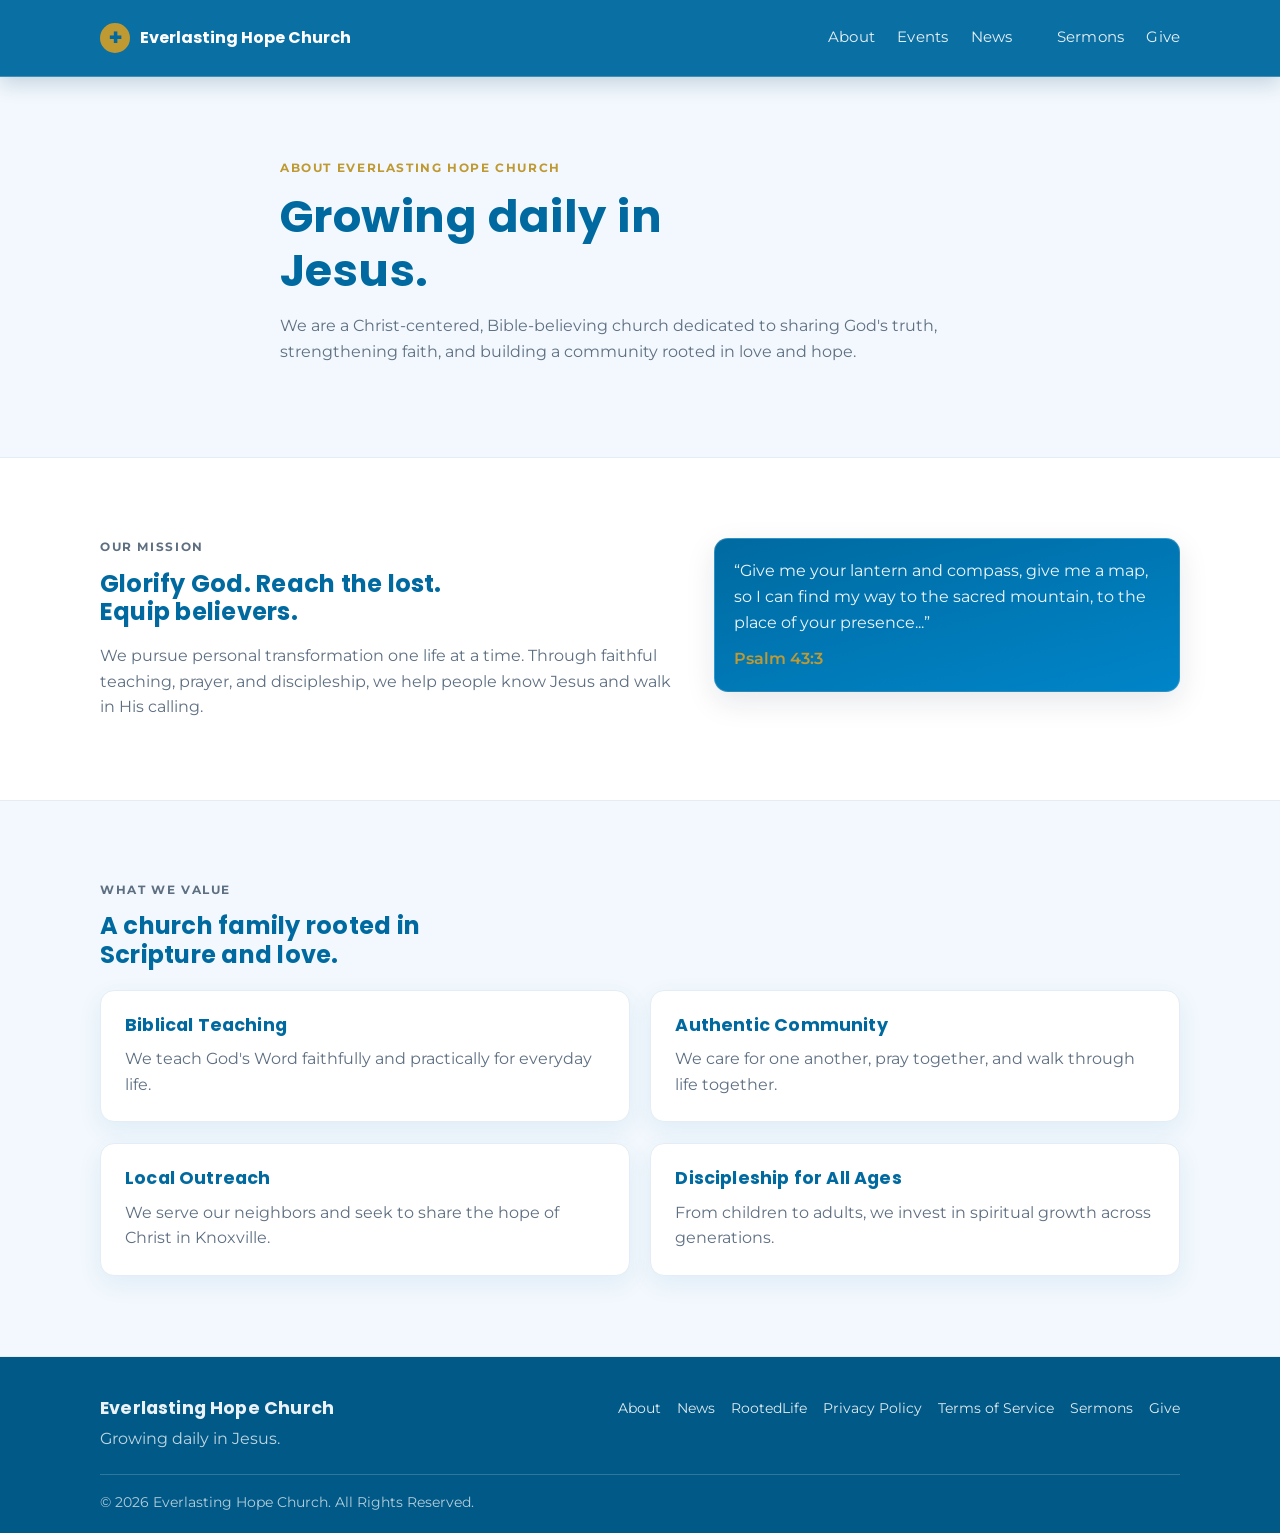
==== about.html @ 4d30583d "Add new pages for About, News, Privacy Policy, RootedLife, and Terms of Service - Created about.html" ====
<!DOCTYPE html>
<html lang="en">
<head>
  <meta charset="UTF-8" />
  <meta name="viewport" content="width=device-width, initial-scale=1.0" />
  <meta name="description" content="About Everlasting Hope Church — our mission, values, and commitment to online discipleship in Jesus." />
  <title>About | Everlasting Hope Church</title>
  <link rel="preconnect" href="https://fonts.googleapis.com" />
  <link rel="preconnect" href="https://fonts.gstatic.com" crossorigin />
  <link href="https://fonts.googleapis.com/css2?family=Montserrat:wght@400;500;600;700&family=Poppins:wght@500;600;700&display=swap" rel="stylesheet" />
  <link rel="stylesheet" href="styles.css" />
  <link rel="icon" type="image/svg+xml" href="data:image/svg+xml,<svg xmlns='http://www.w3.org/2000/svg' viewBox='0 0 24 24'><rect width='24' height='24' rx='4' fill='%231a3a5c'/><path d='M12 3v18M7 8h10' stroke='%23c8a96e' stroke-width='2' stroke-linecap='round'/></svg>" />
</head>
<body>
  <header class="site-header" role="banner">
    <div class="container nav-wrap">
      <a href="index.html" class="brand" aria-label="Everlasting Hope Church home">
        <span class="brand-mark" aria-hidden="true">✚</span>
        <span>Everlasting Hope Church</span>
      </a>

      <button class="nav-toggle" aria-label="Toggle navigation" aria-expanded="false" aria-controls="mobile-menu">
        <span></span><span></span><span></span>
      </button>

      <nav class="site-nav" aria-label="Primary">
        <a href="about.html">About</a>
        <a href="index.html#events">Events</a>
        <a href="news.html">News</a>
        <div class="nav-dropdown">
          <div class="nav-dropdown-menu" role="menu">
            <a href="rootedlife.html" role="menuitem">RootedLife</a>
          </div>
        </div>
        <a href="https://www.youtube.com/@everlastinghopechurch" target="_blank" rel="noopener">Sermons</a>
        <a href="https://everlastinghopechurch.org/give" target="_blank" rel="noopener">Give</a>
      </nav>
    </div>

    <nav class="mobile-menu" id="mobile-menu" aria-label="Mobile">
      <a href="about.html">About</a>
      <a href="index.html#events">Events</a>
      <a href="news.html">News</a>
      <a href="index.html#technology-ministry">Technology Ministry</a>
      <a href="rootedlife.html">RootedLife</a>
      <a href="https://www.youtube.com/@everlastinghopechurch" target="_blank" rel="noopener">Sermons</a>
      <a href="https://everlastinghopechurch.org/give" target="_blank" rel="noopener">Give</a>
    </nav>
  </header>

  <main>
    <section class="hero hero-sub" id="about-home">
      <div class="container hero-inner">
        <p class="eyebrow">About Everlasting Hope Church</p>
        <h1>Growing daily in Jesus.</h1>
        <p class="hero-copy">
          We are a Christ-centered, Bible-believing church dedicated to sharing God's truth,
          strengthening faith, and building a community rooted in love and hope.
        </p>
      </div>
    </section>

    <section class="section">
      <div class="container split">
        <div>
          <p class="eyebrow">Our Mission</p>
          <h2>Glorify God. Reach the lost. Equip believers.</h2>
          <p>
            We pursue personal transformation one life at a time. Through faithful teaching,
            prayer, and discipleship, we help people know Jesus and walk in His calling.
          </p>
        </div>
        <aside class="quote-box">
          <p>“Give me your lantern and compass, give me a map, so I can find my way to the sacred mountain, to the place of your presence...”</p>
          <span>Psalm 43:3</span>
        </aside>
      </div>
    </section>

    <section class="section section-muted">
      <div class="container">
        <p class="eyebrow">What We Value</p>
        <h2>A church family rooted in Scripture and love.</h2>
        <div class="cards two-up">
          <article class="card">
            <h3>Biblical Teaching</h3>
            <p>We teach God's Word faithfully and practically for everyday life.</p>
          </article>
          <article class="card">
            <h3>Authentic Community</h3>
            <p>We care for one another, pray together, and walk through life together.</p>
          </article>
          <article class="card">
            <h3>Local Outreach</h3>
            <p>We serve our neighbors and seek to share the hope of Christ in Knoxville.</p>
          </article>
          <article class="card">
            <h3>Discipleship for All Ages</h3>
            <p>From children to adults, we invest in spiritual growth across generations.</p>
          </article>
        </div>
      </div>
    </section>
  </main>

  <footer class="site-footer" role="contentinfo">
    <div class="container footer-grid">
      <div>
        <h2>Everlasting Hope Church</h2>
        <p>Growing daily in Jesus.</p>
      </div>
      <nav aria-label="Footer links" class="footer-links">
        <a href="about.html">About</a>
        <a href="news.html">News</a>
        <a href="rootedlife.html">RootedLife</a>
        <a href="privacy-policy.html">Privacy Policy</a>
        <a href="terms-of-service.html">Terms of Service</a>
        <a href="https://www.youtube.com/@everlastinghopechurch" target="_blank" rel="noopener">Sermons</a>
        <a href="https://everlastinghopechurch.org/give" target="_blank" rel="noopener">Give</a>
      </nav>
    </div>
    <p class="copyright">© <span id="year">2026</span> Everlasting Hope Church. All Rights Reserved.</p>
  </footer>

  <script src="script.js"></script>
</body>
</html>
---- styles.css ----
/* ===== Base & Reset ===== */
*, *::before, *::after {
  box-sizing: border-box;
  margin: 0;
  padding: 0;
}

:root {
  --color-primary:   #1a3a5c;
  --color-accent:    #c8a96e;
  --color-light:     #f5f3ef;
  --color-white:     #ffffff;
  --color-text:      #333333;
  --color-muted:     #666666;
  --font-heading:    'Georgia', serif;
  --font-body:       'Helvetica Neue', Arial, sans-serif;
  --max-width:       1100px;
  --section-padding: 80px 24px;
}

html {
  scroll-behavior: smooth;
}

body {
  font-family: var(--font-body);
  color: var(--color-text);
  background-color: var(--color-white);
  line-height: 1.7;
}

img {
  max-width: 100%;
  display: block;
}

a {
  color: inherit;
  text-decoration: none;
}

/* ===== Utility ===== */
.container {
  max-width: var(--max-width);
  margin: 0 auto;
  padding: 0 24px;
}

.section-label {
  display: block;
  font-size: 0.75rem;
  letter-spacing: 0.15em;
  text-transform: uppercase;
  color: var(--color-accent);
  margin-bottom: 12px;
  font-weight: 600;
}

.section-title {
  font-family: var(--font-heading);
  font-size: clamp(1.8rem, 4vw, 2.6rem);
  color: var(--color-primary);
  line-height: 1.25;
  margin-bottom: 20px;
}

.section-body {
  color: var(--color-muted);
  max-width: 640px;
  font-size: 1.05rem;
}

.btn {
  display: inline-block;
  padding: 14px 32px;
  border-radius: 4px;
  font-size: 0.95rem;
  font-weight: 600;
  letter-spacing: 0.04em;
  cursor: pointer;
  transition: background 0.2s, color 0.2s, transform 0.15s;
  border: 2px solid transparent;
}

.btn:hover {
  transform: translateY(-2px);
}

.btn-primary {
  background: var(--color-accent);
  color: var(--color-primary);
  border-color: var(--color-accent);
}

.btn-primary:hover {
  background: #b8945a;
  border-color: #b8945a;
}

.btn-outline {
  background: transparent;
  color: var(--color-white);
  border-color: var(--color-white);
}

.btn-outline:hover {
  background: rgba(255,255,255,0.15);
}

/* ===== Navigation ===== */
.site-header {
  position: fixed;
  top: 0;
  width: 100%;
  z-index: 100;
  background: rgba(26, 58, 92, 0.97);
  backdrop-filter: blur(6px);
  transition: box-shadow 0.3s;
}

.site-header.scrolled {
  box-shadow: 0 2px 16px rgba(0,0,0,0.25);
}

.nav {
  display: flex;
  align-items: center;
  justify-content: space-between;
  height: 70px;
}

.nav-logo {
  display: flex;
  align-items: center;
  gap: 10px;
}

.nav-logo-icon {
  width: 36px;
  height: 36px;
  fill: var(--color-accent);
}

.nav-logo-text {
  font-family: var(--font-heading);
  font-size: 1.15rem;
  color: var(--color-white);
  line-height: 1.2;
}

.nav-logo-text span {
  display: block;
  font-size: 0.65rem;
  letter-spacing: 0.12em;
  text-transform: uppercase;
  color: var(--color-accent);
  font-family: var(--font-body);
  font-weight: 600;
}

.nav-links {
  display: flex;
  gap: 36px;
  list-style: none;
}

.nav-links a {
  color: rgba(255,255,255,0.85);
  font-size: 0.9rem;
  letter-spacing: 0.05em;
  transition: color 0.2s;
}

.nav-links a:hover {
  color: var(--color-accent);
}

.nav-cta {
  background: var(--color-accent);
  color: var(--color-primary) !important;
  padding: 8px 20px;
  border-radius: 4px;
  font-weight: 600;
  transition: background 0.2s !important;
}

.nav-cta:hover {
  background: #b8945a;
  color: var(--color-primary) !important;
}

/* Mobile nav toggle */
.nav-toggle {
  display: none;
  flex-direction: column;
  gap: 5px;
  background: none;
  border: none;
  cursor: pointer;
  padding: 4px;
}

.nav-toggle span {
  display: block;
  width: 24px;
  height: 2px;
  background: var(--color-white);
  transition: all 0.3s;
}

.nav-toggle.open span:nth-child(1) { transform: translateY(7px) rotate(45deg); }
.nav-toggle.open span:nth-child(2) { opacity: 0; }
.nav-toggle.open span:nth-child(3) { transform: translateY(-7px) rotate(-45deg); }

/* ===== Hero ===== */
.hero {
  min-height: 100vh;
  background: linear-gradient(160deg, var(--color-primary) 0%, #0d2340 60%, #162d50 100%);
  display: flex;
  align-items: center;
  position: relative;
  overflow: hidden;
  padding: 100px 24px 60px;
}

.hero::before {
  content: '';
  position: absolute;
  inset: 0;
  background:
    radial-gradient(ellipse at 70% 50%, rgba(200,169,110,0.12) 0%, transparent 60%),
    radial-gradient(ellipse at 20% 80%, rgba(255,255,255,0.04) 0%, transparent 50%);
}

.hero-content {
  position: relative;
  max-width: 700px;
}

.hero-eyebrow {
  display: inline-flex;
  align-items: center;
  gap: 10px;
  font-size: 0.8rem;
  letter-spacing: 0.2em;
  text-transform: uppercase;
  color: var(--color-accent);
  font-weight: 600;
  margin-bottom: 24px;
}

.hero-eyebrow::before {
  content: '';
  display: block;
  width: 32px;
  height: 1px;
  background: var(--color-accent);
}

.hero-title {
  font-family: var(--font-heading);
  font-size: clamp(2.4rem, 6vw, 4rem);
  color: var(--color-white);
  line-height: 1.15;
  margin-bottom: 24px;
}

.hero-title em {
  color: var(--color-accent);
  font-style: normal;
}

.hero-desc {
  color: rgba(255,255,255,0.75);
  font-size: 1.1rem;
  margin-bottom: 40px;
  max-width: 560px;
}

.hero-actions {
  display: flex;
  gap: 16px;
  flex-wrap: wrap;
}

.hero-scroll {
  position: absolute;
  bottom: 36px;
  left: 50%;
  transform: translateX(-50%);
  display: flex;
  flex-direction: column;
  align-items: center;
  gap: 8px;
  color: rgba(255,255,255,0.4);
  font-size: 0.7rem;
  letter-spacing: 0.15em;
  text-transform: uppercase;
  animation: bounce 2s infinite;
}

.hero-scroll svg {
  width: 20px;
  height: 20px;
  stroke: rgba(255,255,255,0.4);
}

@keyframes bounce {
  0%, 100% { transform: translateX(-50%) translateY(0); }
  50%       { transform: translateX(-50%) translateY(8px); }
}

/* ===== Welcome / About ===== */
.about {
  padding: var(--section-padding);
  background: var(--color-white);
}

.about-inner {
  display: grid;
  grid-template-columns: 1fr 1fr;
  gap: 64px;
  align-items: center;
}

.about-visual {
  position: relative;
}

.about-card {
  background: var(--color-primary);
  border-radius: 8px;
  padding: 48px 40px;
  color: var(--color-white);
  text-align: center;
  position: relative;
  overflow: hidden;
}

.about-card::before {
  content: '\201C';
  font-family: var(--font-heading);
  font-size: 14rem;
  line-height: 1;
  color: rgba(255,255,255,0.05);
  position: absolute;
  top: -20px;
  left: 16px;
}

.about-verse {
  font-family: var(--font-heading);
  font-size: 1.3rem;
  line-height: 1.5;
  font-style: italic;
  position: relative;
  z-index: 1;
  margin-bottom: 16px;
}

.about-verse-ref {
  font-size: 0.85rem;
  color: var(--color-accent);
  letter-spacing: 0.08em;
}

.about-accent-bar {
  width: 48px;
  height: 4px;
  background: var(--color-accent);
  margin-bottom: 32px;
}

.about-list {
  list-style: none;
  margin-top: 28px;
  display: flex;
  flex-direction: column;
  gap: 14px;
}

.about-list li {
  display: flex;
  align-items: flex-start;
  gap: 12px;
  color: var(--color-muted);
  font-size: 1rem;
}

.about-list li::before {
  content: '✦';
  color: var(--color-accent);
  font-size: 0.7rem;
  margin-top: 6px;
  flex-shrink: 0;
}

/* ===== Services / Gatherings ===== */
.services {
  padding: var(--section-padding);
  background: var(--color-light);
}

.services-header {
  text-align: center;
  margin-bottom: 56px;
}

.services-header .section-body {
  margin: 0 auto;
  text-align: center;
}

.services-grid {
  display: grid;
  grid-template-columns: repeat(auto-fit, minmax(260px, 1fr));
  gap: 28px;
}

.service-card {
  background: var(--color-white);
  border-radius: 8px;
  padding: 40px 32px;
  box-shadow: 0 2px 12px rgba(0,0,0,0.06);
  border-top: 4px solid var(--color-accent);
  transition: transform 0.2s, box-shadow 0.2s;
}

.service-card:hover {
  transform: translateY(-4px);
  box-shadow: 0 8px 28px rgba(0,0,0,0.1);
}

.service-icon {
  width: 48px;
  height: 48px;
  margin-bottom: 20px;
  fill: var(--color-primary);
}

.service-card h3 {
  font-family: var(--font-heading);
  font-size: 1.25rem;
  color: var(--color-primary);
  margin-bottom: 10px;
}

.service-card p {
  color: var(--color-muted);
  font-size: 0.95rem;
}

.service-time {
  display: inline-block;
  margin-top: 16px;
  font-size: 0.8rem;
  font-weight: 600;
  letter-spacing: 0.06em;
  color: var(--color-accent);
  text-transform: uppercase;
}

/* ===== Ministries ===== */
.ministries {
  padding: var(--section-padding);
  background: var(--color-white);
}

.ministries-inner {
  display: grid;
  grid-template-columns: 1fr 2fr;
  gap: 64px;
  align-items: start;
}

.ministries-list {
  list-style: none;
  display: flex;
  flex-direction: column;
  gap: 4px;
  margin-top: 32px;
}

.ministries-list li {
  padding: 14px 0;
  border-bottom: 1px solid #ede9e2;
  color: var(--color-muted);
  font-size: 1rem;
  display: flex;
  align-items: center;
  gap: 12px;
}

.ministries-list li::before {
  content: '';
  display: block;
  width: 8px;
  height: 8px;
  border-radius: 50%;
  background: var(--color-accent);
  flex-shrink: 0;
}

.min-cards {
  display: grid;
  grid-template-columns: 1fr 1fr;
  gap: 20px;
}

.min-card {
  background: var(--color-light);
  border-radius: 8px;
  padding: 32px 28px;
}

.min-card h4 {
  font-family: var(--font-heading);
  font-size: 1.1rem;
  color: var(--color-primary);
  margin-bottom: 8px;
}

.min-card p {
  font-size: 0.9rem;
  color: var(--color-muted);
}

/* ===== Contact ===== */
.contact {
  padding: var(--section-padding);
  background: var(--color-primary);
  color: var(--color-white);
}

.contact-inner {
  display: grid;
  grid-template-columns: 1fr 1fr;
  gap: 64px;
  align-items: start;
}

.contact .section-title {
  color: var(--color-white);
}

.contact .section-body {
  color: rgba(255,255,255,0.7);
}

.contact-details {
  margin-top: 36px;
  display: flex;
  flex-direction: column;
  gap: 24px;
}

.contact-item {
  display: flex;
  align-items: flex-start;
  gap: 16px;
}

.contact-item-icon {
  width: 20px;
  height: 20px;
  stroke: var(--color-accent);
  flex-shrink: 0;
  margin-top: 3px;
}

.contact-item-label {
  font-size: 0.75rem;
  letter-spacing: 0.1em;
  text-transform: uppercase;
  color: var(--color-accent);
  font-weight: 600;
  margin-bottom: 4px;
}

.contact-item-value {
  color: rgba(255,255,255,0.85);
  font-size: 0.975rem;
}

/* Contact Form */
.contact-form {
  display: flex;
  flex-direction: column;
  gap: 18px;
}

.form-row {
  display: grid;
  grid-template-columns: 1fr 1fr;
  gap: 18px;
}

.form-group {
  display: flex;
  flex-direction: column;
  gap: 6px;
}

.form-group label {
  font-size: 0.8rem;
  letter-spacing: 0.08em;
  text-transform: uppercase;
  color: rgba(255,255,255,0.6);
  font-weight: 600;
}

.form-group input,
.form-group textarea,
.form-group select {
  background: rgba(255,255,255,0.08);
  border: 1px solid rgba(255,255,255,0.18);
  border-radius: 4px;
  padding: 12px 16px;
  color: var(--color-white);
  font-family: var(--font-body);
  font-size: 0.95rem;
  transition: border-color 0.2s, background 0.2s;
  outline: none;
  width: 100%;
}

.form-group input::placeholder,
.form-group textarea::placeholder {
  color: rgba(255,255,255,0.3);
}

.form-group input:focus,
.form-group textarea:focus,
.form-group select:focus {
  border-color: var(--color-accent);
  background: rgba(255,255,255,0.12);
}

.form-group select option {
  background: var(--color-primary);
  color: var(--color-white);
}

.form-group textarea {
  resize: vertical;
  min-height: 120px;
}

.form-notice {
  font-size: 0.8rem;
  color: rgba(255,255,255,0.45);
}

/* ===== Footer ===== */
.site-footer {
  background: #0d1f33;
  padding: 48px 24px 32px;
  color: rgba(255,255,255,0.5);
}

.footer-inner {
  display: flex;
  align-items: center;
  justify-content: space-between;
  flex-wrap: wrap;
  gap: 20px;
  max-width: var(--max-width);
  margin: 0 auto;
  padding-bottom: 28px;
  border-bottom: 1px solid rgba(255,255,255,0.08);
  margin-bottom: 28px;
}

.footer-brand {
  font-family: var(--font-heading);
  font-size: 1.05rem;
  color: var(--color-white);
}

.footer-brand span {
  display: block;
  font-family: var(--font-body);
  font-size: 0.72rem;
  letter-spacing: 0.12em;
  text-transform: uppercase;
  color: var(--color-accent);
  margin-top: 2px;
}

.footer-links {
  display: flex;
  gap: 28px;
  list-style: none;
  flex-wrap: wrap;
}

.footer-links a {
  font-size: 0.85rem;
  color: rgba(255,255,255,0.5);
  transition: color 0.2s;
}

.footer-links a:hover {
  color: var(--color-accent);
}

.footer-bottom {
  max-width: var(--max-width);
  margin: 0 auto;
  display: flex;
  align-items: center;
  justify-content: space-between;
  flex-wrap: wrap;
  gap: 12px;
  font-size: 0.8rem;
}

.footer-bottom a {
  color: var(--color-accent);
}

/* ===== Responsive ===== */
@media (max-width: 768px) {
  :root {
    --section-padding: 60px 20px;
  }

  .nav-links { display: none; }

  .nav-mobile-menu {
    display: none;
    flex-direction: column;
    gap: 4px;
    background: var(--color-primary);
    padding: 16px 24px 24px;
    border-top: 1px solid rgba(255,255,255,0.1);
  }

  .nav-mobile-menu.open { display: flex; }

  .nav-mobile-menu a {
    color: rgba(255,255,255,0.85);
    font-size: 1rem;
    padding: 10px 0;
    border-bottom: 1px solid rgba(255,255,255,0.07);
  }

  .nav-toggle { display: flex; }

  .about-inner,
  .contact-inner,
  .ministries-inner {
    grid-template-columns: 1fr;
    gap: 40px;
  }

  .min-cards,
  .form-row {
    grid-template-columns: 1fr;
  }

  .hero-actions {
    flex-direction: column;
    align-items: flex-start;
  }

  .footer-inner {
    flex-direction: column;
    align-items: flex-start;
  }

  .footer-bottom {
    flex-direction: column;
    align-items: flex-start;
  }
}

@media (max-width: 480px) {
  .services-grid {
    grid-template-columns: 1fr;
  }
}

/* ===== Simplified 2026 Refresh ===== */
* {
  box-sizing: border-box;
}

:root {
  --bg: #ffffff;
  --surface: #ffffff;
  --surface-soft: #f2f8fd;
  --surface-alt: #f7fbff;
  --text: #222222;
  --muted: #5e6f82;
  --primary: #0085c9;
  --primary-strong: #006aa0;
  --accent: #bf9a33;
  --line: #e4edf5;
  --radius: 14px;
  --shadow: 0 10px 30px rgba(18, 33, 56, 0.1);
  --shadow-soft: 0 8px 24px rgba(0, 106, 160, 0.08);
  --max: 1080px;
}

body {
  margin: 0;
  font-family: "Montserrat", "Segoe UI", Roboto, Helvetica, Arial, sans-serif;
  color: var(--text);
  background: var(--bg);
  line-height: 1.6;
}

.container {
  width: min(var(--max), 92vw);
  margin: 0 auto;
  padding: 0;
}

.site-header {
  position: sticky;
  top: 0;
  z-index: 50;
  background: rgba(0, 106, 160, 0.96);
  backdrop-filter: blur(8px);
  border-bottom: 1px solid rgba(255, 255, 255, 0.22);
  box-shadow: 0 6px 20px rgba(0, 60, 95, 0.2);
}

.nav-wrap {
  min-height: 76px;
  display: flex;
  align-items: center;
  justify-content: space-between;
  gap: 1rem;
}

.brand {
  display: inline-flex;
  align-items: center;
  gap: 0.6rem;
  color: #fff;
  font-weight: 700;
  font-family: "Poppins", "Montserrat", sans-serif;
}

.brand-mark {
  width: 30px;
  height: 30px;
  display: grid;
  place-items: center;
  border-radius: 999px;
  background: var(--accent);
  color: var(--primary-strong);
  font-size: 0.95rem;
}

.site-nav {
  display: flex;
  align-items: center;
  gap: 1.4rem;
}

.site-nav a {
  color: rgba(255, 255, 255, 0.9);
  font-size: 0.92rem;
  letter-spacing: 0.01em;
}

.nav-dropdown {
  position: relative;
}

.nav-dropdown-toggle {
  background: transparent;
  border: 0;
  color: rgba(255, 255, 255, 0.9);
  font-size: 0.95rem;
  cursor: pointer;
  padding: 0;
  font-family: inherit;
}

.nav-dropdown-toggle::after {
  content: "▾";
  margin-left: 0.35rem;
  font-size: 0.75rem;
}

.nav-dropdown-menu {
  position: absolute;
  top: 120%;
  left: 0;
  min-width: 210px;
  background: #ffffff;
  border: 1px solid var(--line);
  border-radius: 12px;
  padding: 0.5rem 0.6rem;
  box-shadow: var(--shadow);
  display: none;
  flex-direction: column;
  gap: 0.35rem;
  z-index: 20;
}

.nav-dropdown-menu a {
  color: var(--text);
  padding: 0.35rem 0.4rem;
  border-radius: 8px;
  font-size: 0.9rem;
}

.nav-dropdown-menu a:hover {
  background: var(--surface-soft);
  color: var(--primary-strong);
}

.nav-dropdown:hover .nav-dropdown-menu,
.nav-dropdown:focus-within .nav-dropdown-menu {
  display: flex;
}

.nav-dropdown.open .nav-dropdown-menu {
  display: flex;
}

.site-nav a:hover,
.mobile-menu a:hover,
.footer-links a:hover,
.text-link:hover {
  color: var(--accent);
}

.nav-toggle {
  display: none;
  background: transparent;
  border: 0;
  padding: 0.3rem;
  cursor: pointer;
}

.nav-toggle span {
  display: block;
  width: 22px;
  height: 2px;
  background: #fff;
  margin: 4px 0;
}

.mobile-menu {
  display: none;
  flex-direction: column;
  gap: 0.25rem;
  padding: 0 4vw 0.8rem;
  background: var(--primary-strong);
}

.mobile-menu a {
  color: rgba(255, 255, 255, 0.94);
  padding: 0.45rem 0;
}

.mobile-menu.open {
  display: flex;
}

.hero {
  min-height: auto;
  padding: 6.6rem 0 5.2rem;
}

.hero-home {
  background: linear-gradient(160deg, #006aa0, #0085c9);
  color: #fff;
}

.hero-sub {
  background: var(--surface-soft);
  color: var(--text);
  border-bottom: 1px solid var(--line);
  padding: 5.1rem 0 3.8rem;
}

.hero::before,
.hero-scroll {
  display: none;
}

.hero-inner {
  max-width: 720px;
}

.eyebrow {
  text-transform: uppercase;
  letter-spacing: 0.14em;
  font-size: 0.72rem;
  color: var(--accent);
  margin-bottom: 0.8rem;
  font-weight: 700;
}

h1,
h2,
h3 {
  line-height: 1.2;
  margin: 0;
  font-family: "Poppins", "Montserrat", sans-serif;
  letter-spacing: 0.01em;
}

.hero h1 {
  font-size: clamp(2rem, 5vw, 3.6rem);
  margin-bottom: 1rem;
  max-width: 16ch;
}

.hero-home h1 {
  color: #fff;
}

.hero-sub h1 {
  color: var(--primary-strong);
  font-size: clamp(1.8rem, 3.7vw, 2.8rem);
}

.hero-copy {
  max-width: 64ch;
  margin-bottom: 2rem;
}

.hero-home .hero-copy {
  color: rgba(255, 255, 255, 0.9);
}

.hero-sub .hero-copy {
  color: var(--muted);
}

.actions {
  display: flex;
  gap: 0.8rem;
  flex-wrap: wrap;
}

.btn {
  display: inline-block;
  padding: 0.75rem 1.1rem;
  border-radius: 10px;
  border: 1px solid transparent;
  font-weight: 650;
  transition: transform 0.15s ease, background-color 0.2s ease;
}

.btn:hover {
  transform: translateY(-1px);
}

.btn-primary {
  background: var(--accent);
  color: #fff;
}

.btn-primary:hover {
  background: #a7872d;
}

.btn-outline {
  border-color: rgba(255, 255, 255, 0.65);
  color: #fff;
}

.hero-sub .btn-outline {
  border-color: var(--primary);
  color: var(--primary);
}

.hero-sub .btn-outline:hover {
  background: #eef7ff;
}

.appstore-badge {
  display: inline-flex;
  flex-direction: column;
  justify-content: center;
  gap: 0.04rem;
  background: #000;
  color: #fff;
  border: 1px solid rgba(255, 255, 255, 0.45);
  border-radius: 10px;
  min-width: 160px;
  padding: 0.44rem 0.86rem 0.5rem;
  line-height: 1;
  box-shadow: var(--shadow);
  transition: transform 0.15s ease, opacity 0.2s ease;
}

.appstore-badge:hover {
  transform: translateY(-1px);
  opacity: 0.95;
}

.appstore-badge-small {
  font-size: 0.62rem;
  letter-spacing: 0.03em;
  opacity: 0.9;
}

.appstore-badge-large {
  font-size: 1.15rem;
  font-weight: 600;
  letter-spacing: 0.01em;
}

.quick-info {
  margin-top: 0.25rem;
}

.cards {
  display: grid;
  grid-template-columns: repeat(3, minmax(0, 1fr));
  gap: 1.3rem;
  align-items: stretch;
}

.two-up {
  grid-template-columns: repeat(2, minmax(0, 1fr));
}

.card {
  background: var(--surface);
  border: 1px solid var(--line);
  border-radius: var(--radius);
  padding: 1.5rem;
  box-shadow: var(--shadow-soft);
  height: 100%;
  display: flex;
  flex-direction: column;
  transition: transform 0.18s ease, box-shadow 0.2s ease, border-color 0.2s ease;
}

.card:hover {
  transform: translateY(-2px);
  box-shadow: 0 14px 28px rgba(0, 106, 160, 0.13);
  border-color: #cfe4f3;
}

.card h2,
.card h3 {
  margin-bottom: 0.65rem;
  font-size: 1.1rem;
  color: var(--primary-strong);
}

.card p {
  margin: 0;
  max-width: 54ch;
}

.card ul {
  margin: 0.55rem 0 1rem 1.1rem;
  padding: 0;
}

.card li {
  margin-bottom: 0.35rem;
  color: var(--muted);
}

.card small {
  display: block;
  margin-top: 0.65rem;
  color: var(--muted);
}

.section {
  padding: 5rem 0;
}

.section .cards {
  margin-top: 1.25rem;
}

.section-muted {
  background: var(--surface-soft);
  border-top: 1px solid var(--line);
  border-bottom: 1px solid var(--line);
}

.split {
  display: grid;
  grid-template-columns: 1.25fr 1fr;
  gap: 2rem;
  align-items: start;
}

.split h2,
.section h2 {
  margin-bottom: 1rem;
  color: var(--primary-strong);
  max-width: 24ch;
}

.split p,
.section p {
  color: var(--muted);
  max-width: 66ch;
}

.quote-box {
  background: linear-gradient(165deg, var(--primary-strong), var(--primary));
  color: #fff;
  border-radius: var(--radius);
  padding: 1.2rem;
  box-shadow: var(--shadow);
  border: 1px solid rgba(255, 255, 255, 0.18);
}

.quote-box p {
  color: rgba(255, 255, 255, 0.93);
  margin: 0 0 0.7rem;
}

.quote-box span {
  color: var(--accent);
  font-weight: 600;
}

.text-link {
  display: inline-block;
  margin-top: 1rem;
  font-weight: 600;
  color: var(--primary);
}

.card .text-link {
  margin-top: auto;
  padding-top: 0.9rem;
}

.site-footer {
  background: #005987;
  color: rgba(255, 255, 255, 0.92);
  padding: 2.6rem 0 1.2rem;
}

.footer-grid {
  display: flex;
  justify-content: space-between;
  gap: 1rem;
  align-items: flex-start;
  flex-wrap: wrap;
}

.footer-grid h2 {
  font-size: 1.1rem;
  margin-bottom: 0.4rem;
}

.footer-grid p {
  margin: 0;
  color: rgba(255, 255, 255, 0.75);
}

.footer-app-cta {
  margin-top: 0.9rem;
}

.footer-links {
  display: flex;
  gap: 1rem;
  flex-wrap: wrap;
}

.footer-links a {
  color: rgba(255, 255, 255, 0.88);
}

.copyright {
  width: min(var(--max), 92vw);
  margin: 1.4rem auto 0;
  padding-top: 1rem;
  border-top: 1px solid rgba(255, 255, 255, 0.18);
  color: rgba(255, 255, 255, 0.7);
  font-size: 0.9rem;
}

.rootedlife-hero .hero-inner {
  max-width: 740px;
}

.rootedlife-grid {
  grid-template-columns: repeat(2, minmax(0, 1fr));
}

.app-preview-top {
  display: flex;
  align-items: center;
  gap: 1rem;
  margin-top: 1.2rem;
  margin-bottom: 1.2rem;
}

.app-icon {
  width: 88px;
  height: 88px;
  border-radius: 20px;
  border: 1px solid var(--line);
  box-shadow: var(--shadow);
  object-fit: cover;
  flex-shrink: 0;
}

.preview-track {
  display: grid;
  grid-template-columns: repeat(3, minmax(0, 1fr));
  gap: 1rem;
  margin-top: 1rem;
}

.preview-shot {
  background: linear-gradient(180deg, #f9fcff, #ffffff);
  border: 1px solid var(--line);
  border-radius: var(--radius);
  padding: 1.1rem;
  box-shadow: var(--shadow);
}

.preview-shot h3 {
  margin-bottom: 0.5rem;
  color: var(--primary-strong);
  font-size: 1.02rem;
}

.release-notes {
  margin-top: 1.2rem;
}

.release-notes ul {
  margin: 0.6rem 0 0;
  padding-left: 1.1rem;
}

.release-notes li {
  margin-bottom: 0.35rem;
  color: var(--muted);
}

.faq-list {
  display: grid;
  gap: 0.75rem;
  margin-top: 1.2rem;
}

.faq-item {
  border: 1px solid var(--line);
  border-radius: 12px;
  background: var(--surface);
  box-shadow: var(--shadow-soft);
  padding: 0.85rem 1rem;
}

.faq-item summary {
  cursor: pointer;
  font-family: "Poppins", "Montserrat", sans-serif;
  color: var(--primary-strong);
  font-size: 1rem;
  font-weight: 600;
}

.faq-item p {
  margin-top: 0.7rem;
  color: var(--muted);
  max-width: 72ch;
}

.faq-item .text-link {
  margin-top: 0.25rem;
}

@media (max-width: 1024px) {
  .cards,
  .two-up,
  .split {
    grid-template-columns: 1fr;
  }

  .rootedlife-grid {
    grid-template-columns: 1fr;
  }

  .preview-track {
    grid-template-columns: 1fr;
  }
}

@media (max-width: 760px) {
  .site-nav {
    display: none;
  }

  .nav-toggle {
    display: block;
  }

  .hero {
    padding: 5.4rem 0 4rem;
  }

  .app-preview-top {
    align-items: flex-start;
  }

  .hero h1 {
    max-width: 100%;
  }

  .section {
    padding: 3.6rem 0;
  }

  .card {
    padding: 1.2rem;
  }
}
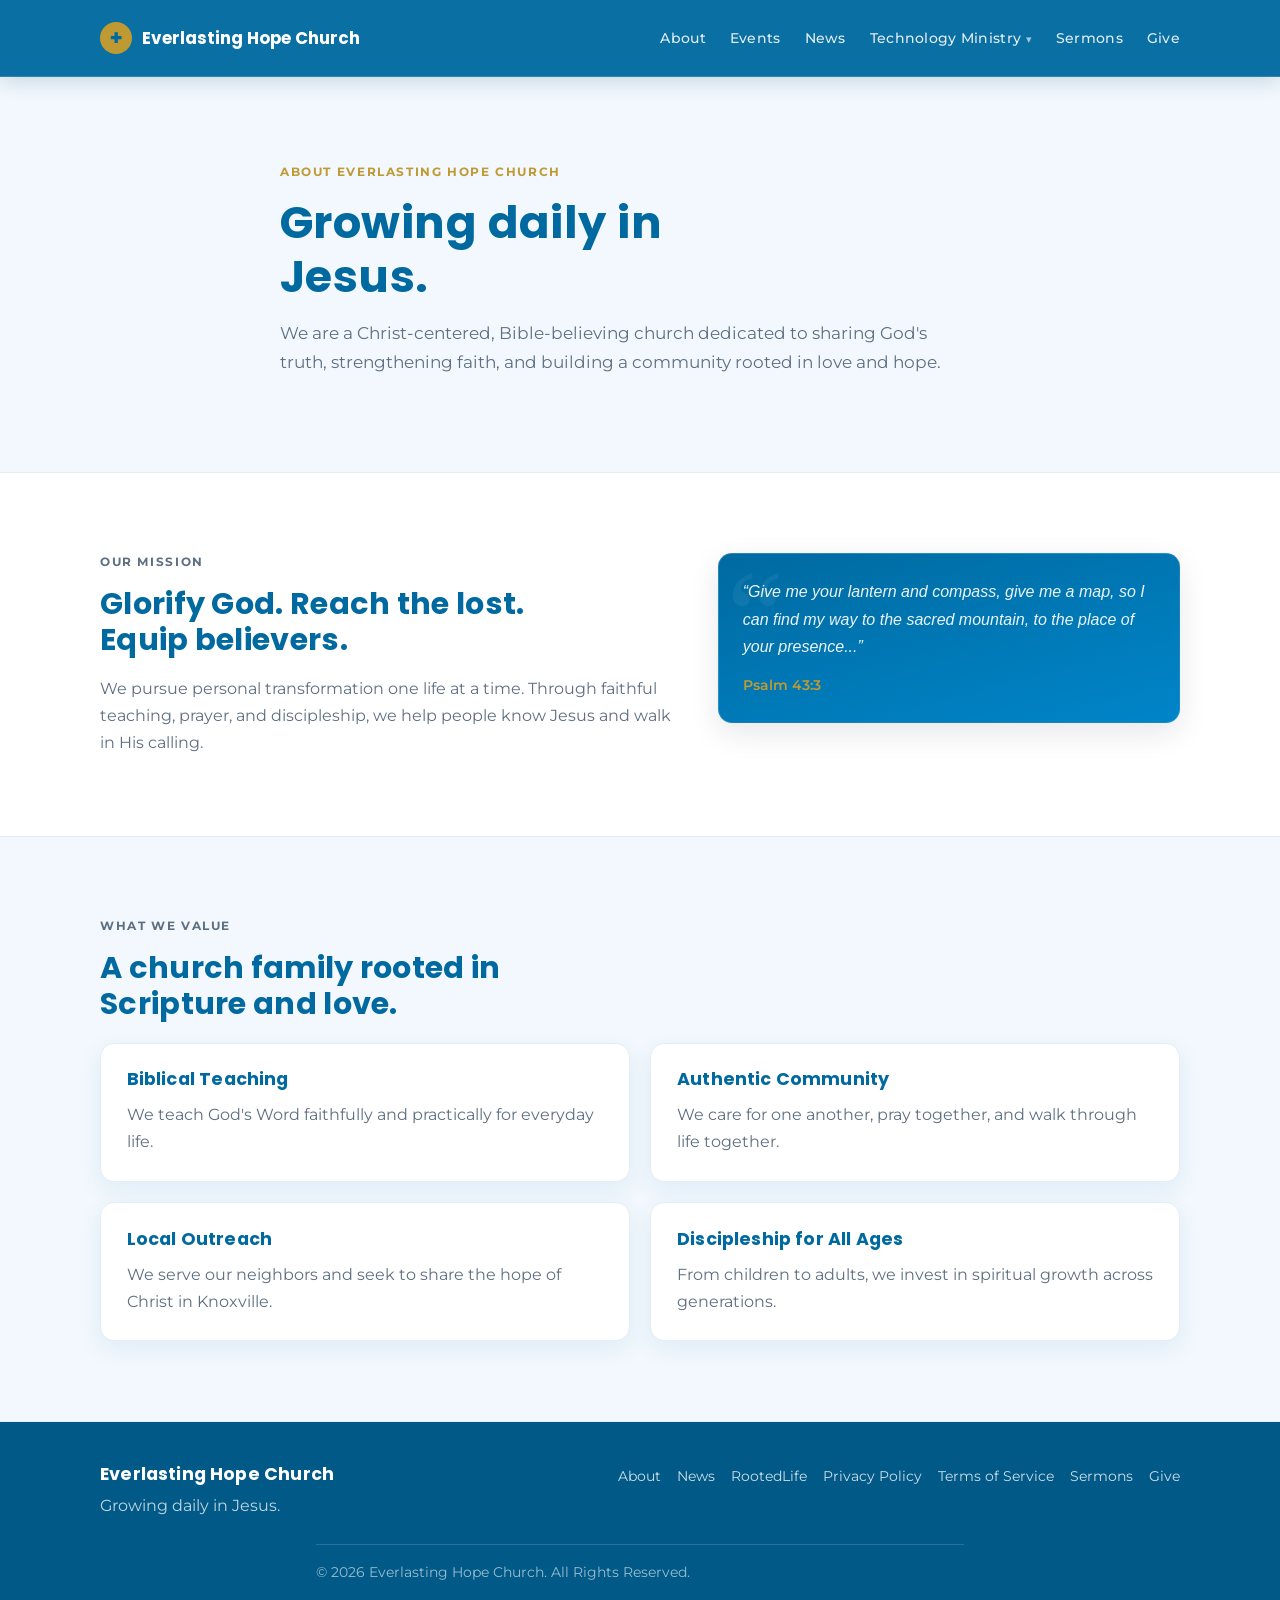
==== commit 17a2d277: "Add Technology Ministry page and update Terms of Service - Created a new page for the Technology Min" ====
--- a/about.html
+++ b/about.html
@@ -28,7 +28,11 @@
         <a href="index.html#events">Events</a>
         <a href="news.html">News</a>
         <div class="nav-dropdown">
+          <button class="nav-dropdown-toggle" type="button" aria-haspopup="true" aria-expanded="false">
+            Technology Ministry
+          </button>
           <div class="nav-dropdown-menu" role="menu">
+            <a href="technology-ministry.html" role="menuitem">Technology Ministry</a>
             <a href="rootedlife.html" role="menuitem">RootedLife</a>
           </div>
         </div>
@@ -41,7 +45,7 @@
       <a href="about.html">About</a>
       <a href="index.html#events">Events</a>
       <a href="news.html">News</a>
-      <a href="index.html#technology-ministry">Technology Ministry</a>
+      <a href="technology-ministry.html">Technology Ministry</a>
       <a href="rootedlife.html">RootedLife</a>
       <a href="https://www.youtube.com/@everlastinghopechurch" target="_blank" rel="noopener">Sermons</a>
       <a href="https://everlastinghopechurch.org/give" target="_blank" rel="noopener">Give</a>
--- a/styles.css
+++ b/styles.css
@@ -1,834 +1,139 @@
-/* ===== Base & Reset ===== */
-*, *::before, *::after {
-  box-sizing: border-box;
-  margin: 0;
-  padding: 0;
-}
-
+/* ===== Reset ===== */
+*, *::before, *::after { box-sizing: border-box; margin: 0; padding: 0; }
+
+/* ===== Design Tokens ===== */
 :root {
-  --color-primary:   #1a3a5c;
-  --color-accent:    #c8a96e;
-  --color-light:     #f5f3ef;
-  --color-white:     #ffffff;
-  --color-text:      #333333;
-  --color-muted:     #666666;
-  --font-heading:    'Georgia', serif;
-  --font-body:       'Helvetica Neue', Arial, sans-serif;
-  --max-width:       1100px;
-  --section-padding: 80px 24px;
-}
-
-html {
-  scroll-behavior: smooth;
-}
+  --bg:             #ffffff;
+  --surface:        #ffffff;
+  --surface-soft:   #f2f8fd;
+  --surface-alt:    #f7fbff;
+  --text:           #222222;
+  --text-secondary: #3d4f5f;
+  --muted:          #5e6f82;
+  --primary:        #0085c9;
+  --primary-strong: #006aa0;
+  --accent:         #bf9a33;
+  --accent-hover:   #a7872d;
+  --line:           #e4edf5;
+  --radius:         14px;
+  --radius-sm:      10px;
+  --shadow:         0 10px 30px rgba(18,33,56,.10);
+  --shadow-soft:    0 8px 24px rgba(0,106,160,.08);
+  --shadow-hover:   0 14px 28px rgba(0,106,160,.13);
+  --max:            1080px;
+  --header-h:       76px;
+  --transition:     .22s ease;
+}
+
+/* ===== Base ===== */
+html { scroll-behavior: smooth; }
 
 body {
-  font-family: var(--font-body);
-  color: var(--color-text);
-  background-color: var(--color-white);
+  font-family: "Montserrat", "Segoe UI", Roboto, Helvetica, Arial, sans-serif;
+  color: var(--text);
+  background: var(--bg);
   line-height: 1.7;
-}
-
-img {
-  max-width: 100%;
-  display: block;
-}
+  font-size: 16px;
+  -webkit-font-smoothing: antialiased;
+  -moz-osx-font-smoothing: grayscale;
+}
+
+img { max-width: 100%; display: block; }
 
 a {
   color: inherit;
   text-decoration: none;
+  transition: color var(--transition);
+}
+
+/* Accessible focus ring */
+:focus-visible {
+  outline: 2px solid var(--accent);
+  outline-offset: 3px;
+  border-radius: 4px;
+}
+
+::selection {
+  background: rgba(0,133,201,.15);
+  color: var(--primary-strong);
 }
 
 /* ===== Utility ===== */
-.container {
-  max-width: var(--max-width);
-  margin: 0 auto;
-  padding: 0 24px;
-}
-
-.section-label {
-  display: block;
-  font-size: 0.75rem;
-  letter-spacing: 0.15em;
-  text-transform: uppercase;
-  color: var(--color-accent);
-  margin-bottom: 12px;
-  font-weight: 600;
-}
-
-.section-title {
-  font-family: var(--font-heading);
-  font-size: clamp(1.8rem, 4vw, 2.6rem);
-  color: var(--color-primary);
-  line-height: 1.25;
-  margin-bottom: 20px;
-}
-
-.section-body {
-  color: var(--color-muted);
-  max-width: 640px;
-  font-size: 1.05rem;
-}
-
-.btn {
-  display: inline-block;
-  padding: 14px 32px;
-  border-radius: 4px;
-  font-size: 0.95rem;
-  font-weight: 600;
-  letter-spacing: 0.04em;
-  cursor: pointer;
-  transition: background 0.2s, color 0.2s, transform 0.15s;
-  border: 2px solid transparent;
-}
-
-.btn:hover {
-  transform: translateY(-2px);
-}
-
-.btn-primary {
-  background: var(--color-accent);
-  color: var(--color-primary);
-  border-color: var(--color-accent);
-}
-
-.btn-primary:hover {
-  background: #b8945a;
-  border-color: #b8945a;
-}
-
-.btn-outline {
-  background: transparent;
-  color: var(--color-white);
-  border-color: var(--color-white);
-}
-
-.btn-outline:hover {
-  background: rgba(255,255,255,0.15);
-}
-
-/* ===== Navigation ===== */
-.site-header {
-  position: fixed;
-  top: 0;
-  width: 100%;
-  z-index: 100;
-  background: rgba(26, 58, 92, 0.97);
-  backdrop-filter: blur(6px);
-  transition: box-shadow 0.3s;
-}
-
-.site-header.scrolled {
-  box-shadow: 0 2px 16px rgba(0,0,0,0.25);
-}
-
-.nav {
-  display: flex;
-  align-items: center;
-  justify-content: space-between;
-  height: 70px;
-}
-
-.nav-logo {
-  display: flex;
-  align-items: center;
-  gap: 10px;
-}
-
-.nav-logo-icon {
-  width: 36px;
-  height: 36px;
-  fill: var(--color-accent);
-}
-
-.nav-logo-text {
-  font-family: var(--font-heading);
-  font-size: 1.15rem;
-  color: var(--color-white);
-  line-height: 1.2;
-}
-
-.nav-logo-text span {
-  display: block;
-  font-size: 0.65rem;
-  letter-spacing: 0.12em;
-  text-transform: uppercase;
-  color: var(--color-accent);
-  font-family: var(--font-body);
-  font-weight: 600;
-}
-
-.nav-links {
-  display: flex;
-  gap: 36px;
-  list-style: none;
-}
-
-.nav-links a {
-  color: rgba(255,255,255,0.85);
-  font-size: 0.9rem;
-  letter-spacing: 0.05em;
-  transition: color 0.2s;
-}
-
-.nav-links a:hover {
-  color: var(--color-accent);
-}
-
-.nav-cta {
-  background: var(--color-accent);
-  color: var(--color-primary) !important;
-  padding: 8px 20px;
-  border-radius: 4px;
-  font-weight: 600;
-  transition: background 0.2s !important;
-}
-
-.nav-cta:hover {
-  background: #b8945a;
-  color: var(--color-primary) !important;
-}
-
-/* Mobile nav toggle */
-.nav-toggle {
-  display: none;
-  flex-direction: column;
-  gap: 5px;
-  background: none;
-  border: none;
-  cursor: pointer;
-  padding: 4px;
-}
-
-.nav-toggle span {
-  display: block;
-  width: 24px;
-  height: 2px;
-  background: var(--color-white);
-  transition: all 0.3s;
-}
-
-.nav-toggle.open span:nth-child(1) { transform: translateY(7px) rotate(45deg); }
-.nav-toggle.open span:nth-child(2) { opacity: 0; }
-.nav-toggle.open span:nth-child(3) { transform: translateY(-7px) rotate(-45deg); }
-
-/* ===== Hero ===== */
-.hero {
-  min-height: 100vh;
-  background: linear-gradient(160deg, var(--color-primary) 0%, #0d2340 60%, #162d50 100%);
-  display: flex;
-  align-items: center;
-  position: relative;
-  overflow: hidden;
-  padding: 100px 24px 60px;
-}
-
-.hero::before {
-  content: '';
-  position: absolute;
-  inset: 0;
-  background:
-    radial-gradient(ellipse at 70% 50%, rgba(200,169,110,0.12) 0%, transparent 60%),
-    radial-gradient(ellipse at 20% 80%, rgba(255,255,255,0.04) 0%, transparent 50%);
-}
-
-.hero-content {
-  position: relative;
-  max-width: 700px;
-}
-
-.hero-eyebrow {
-  display: inline-flex;
-  align-items: center;
-  gap: 10px;
-  font-size: 0.8rem;
-  letter-spacing: 0.2em;
-  text-transform: uppercase;
-  color: var(--color-accent);
-  font-weight: 600;
-  margin-bottom: 24px;
-}
-
-.hero-eyebrow::before {
-  content: '';
-  display: block;
-  width: 32px;
-  height: 1px;
-  background: var(--color-accent);
-}
-
-.hero-title {
-  font-family: var(--font-heading);
-  font-size: clamp(2.4rem, 6vw, 4rem);
-  color: var(--color-white);
-  line-height: 1.15;
-  margin-bottom: 24px;
-}
-
-.hero-title em {
-  color: var(--color-accent);
-  font-style: normal;
-}
-
-.hero-desc {
-  color: rgba(255,255,255,0.75);
-  font-size: 1.1rem;
-  margin-bottom: 40px;
-  max-width: 560px;
-}
-
-.hero-actions {
-  display: flex;
-  gap: 16px;
-  flex-wrap: wrap;
-}
-
-.hero-scroll {
-  position: absolute;
-  bottom: 36px;
-  left: 50%;
-  transform: translateX(-50%);
-  display: flex;
-  flex-direction: column;
-  align-items: center;
-  gap: 8px;
-  color: rgba(255,255,255,0.4);
-  font-size: 0.7rem;
-  letter-spacing: 0.15em;
-  text-transform: uppercase;
-  animation: bounce 2s infinite;
-}
-
-.hero-scroll svg {
-  width: 20px;
-  height: 20px;
-  stroke: rgba(255,255,255,0.4);
-}
-
-@keyframes bounce {
-  0%, 100% { transform: translateX(-50%) translateY(0); }
-  50%       { transform: translateX(-50%) translateY(8px); }
-}
-
-/* ===== Welcome / About ===== */
-.about {
-  padding: var(--section-padding);
-  background: var(--color-white);
-}
-
-.about-inner {
-  display: grid;
-  grid-template-columns: 1fr 1fr;
-  gap: 64px;
-  align-items: center;
-}
-
-.about-visual {
-  position: relative;
-}
-
-.about-card {
-  background: var(--color-primary);
-  border-radius: 8px;
-  padding: 48px 40px;
-  color: var(--color-white);
-  text-align: center;
-  position: relative;
-  overflow: hidden;
-}
-
-.about-card::before {
-  content: '\201C';
-  font-family: var(--font-heading);
-  font-size: 14rem;
-  line-height: 1;
-  color: rgba(255,255,255,0.05);
-  position: absolute;
-  top: -20px;
-  left: 16px;
-}
-
-.about-verse {
-  font-family: var(--font-heading);
-  font-size: 1.3rem;
-  line-height: 1.5;
-  font-style: italic;
-  position: relative;
-  z-index: 1;
-  margin-bottom: 16px;
-}
-
-.about-verse-ref {
-  font-size: 0.85rem;
-  color: var(--color-accent);
-  letter-spacing: 0.08em;
-}
-
-.about-accent-bar {
-  width: 48px;
-  height: 4px;
-  background: var(--color-accent);
-  margin-bottom: 32px;
-}
-
-.about-list {
-  list-style: none;
-  margin-top: 28px;
-  display: flex;
-  flex-direction: column;
-  gap: 14px;
-}
-
-.about-list li {
-  display: flex;
-  align-items: flex-start;
-  gap: 12px;
-  color: var(--color-muted);
-  font-size: 1rem;
-}
-
-.about-list li::before {
-  content: '✦';
-  color: var(--color-accent);
-  font-size: 0.7rem;
-  margin-top: 6px;
-  flex-shrink: 0;
-}
-
-/* ===== Services / Gatherings ===== */
-.services {
-  padding: var(--section-padding);
-  background: var(--color-light);
-}
-
-.services-header {
-  text-align: center;
-  margin-bottom: 56px;
-}
-
-.services-header .section-body {
-  margin: 0 auto;
-  text-align: center;
-}
-
-.services-grid {
-  display: grid;
-  grid-template-columns: repeat(auto-fit, minmax(260px, 1fr));
-  gap: 28px;
-}
-
-.service-card {
-  background: var(--color-white);
-  border-radius: 8px;
-  padding: 40px 32px;
-  box-shadow: 0 2px 12px rgba(0,0,0,0.06);
-  border-top: 4px solid var(--color-accent);
-  transition: transform 0.2s, box-shadow 0.2s;
-}
-
-.service-card:hover {
-  transform: translateY(-4px);
-  box-shadow: 0 8px 28px rgba(0,0,0,0.1);
-}
-
-.service-icon {
-  width: 48px;
-  height: 48px;
-  margin-bottom: 20px;
-  fill: var(--color-primary);
-}
-
-.service-card h3 {
-  font-family: var(--font-heading);
-  font-size: 1.25rem;
-  color: var(--color-primary);
-  margin-bottom: 10px;
-}
-
-.service-card p {
-  color: var(--color-muted);
-  font-size: 0.95rem;
-}
-
-.service-time {
-  display: inline-block;
-  margin-top: 16px;
-  font-size: 0.8rem;
-  font-weight: 600;
-  letter-spacing: 0.06em;
-  color: var(--color-accent);
-  text-transform: uppercase;
-}
-
-/* ===== Ministries ===== */
-.ministries {
-  padding: var(--section-padding);
-  background: var(--color-white);
-}
-
-.ministries-inner {
-  display: grid;
-  grid-template-columns: 1fr 2fr;
-  gap: 64px;
-  align-items: start;
-}
-
-.ministries-list {
-  list-style: none;
-  display: flex;
-  flex-direction: column;
-  gap: 4px;
-  margin-top: 32px;
-}
-
-.ministries-list li {
-  padding: 14px 0;
-  border-bottom: 1px solid #ede9e2;
-  color: var(--color-muted);
-  font-size: 1rem;
-  display: flex;
-  align-items: center;
-  gap: 12px;
-}
-
-.ministries-list li::before {
-  content: '';
-  display: block;
-  width: 8px;
-  height: 8px;
-  border-radius: 50%;
-  background: var(--color-accent);
-  flex-shrink: 0;
-}
-
-.min-cards {
-  display: grid;
-  grid-template-columns: 1fr 1fr;
-  gap: 20px;
-}
-
-.min-card {
-  background: var(--color-light);
-  border-radius: 8px;
-  padding: 32px 28px;
-}
-
-.min-card h4 {
-  font-family: var(--font-heading);
-  font-size: 1.1rem;
-  color: var(--color-primary);
-  margin-bottom: 8px;
-}
-
-.min-card p {
-  font-size: 0.9rem;
-  color: var(--color-muted);
-}
-
-/* ===== Contact ===== */
-.contact {
-  padding: var(--section-padding);
-  background: var(--color-primary);
-  color: var(--color-white);
-}
-
-.contact-inner {
-  display: grid;
-  grid-template-columns: 1fr 1fr;
-  gap: 64px;
-  align-items: start;
-}
-
-.contact .section-title {
-  color: var(--color-white);
-}
-
-.contact .section-body {
-  color: rgba(255,255,255,0.7);
-}
-
-.contact-details {
-  margin-top: 36px;
-  display: flex;
-  flex-direction: column;
-  gap: 24px;
-}
-
-.contact-item {
-  display: flex;
-  align-items: flex-start;
-  gap: 16px;
-}
-
-.contact-item-icon {
-  width: 20px;
-  height: 20px;
-  stroke: var(--color-accent);
-  flex-shrink: 0;
-  margin-top: 3px;
-}
-
-.contact-item-label {
-  font-size: 0.75rem;
-  letter-spacing: 0.1em;
-  text-transform: uppercase;
-  color: var(--color-accent);
-  font-weight: 600;
-  margin-bottom: 4px;
-}
-
-.contact-item-value {
-  color: rgba(255,255,255,0.85);
-  font-size: 0.975rem;
-}
-
-/* Contact Form */
-.contact-form {
-  display: flex;
-  flex-direction: column;
-  gap: 18px;
-}
-
-.form-row {
-  display: grid;
-  grid-template-columns: 1fr 1fr;
-  gap: 18px;
-}
-
-.form-group {
-  display: flex;
-  flex-direction: column;
-  gap: 6px;
-}
-
-.form-group label {
-  font-size: 0.8rem;
-  letter-spacing: 0.08em;
-  text-transform: uppercase;
-  color: rgba(255,255,255,0.6);
-  font-weight: 600;
-}
-
-.form-group input,
-.form-group textarea,
-.form-group select {
-  background: rgba(255,255,255,0.08);
-  border: 1px solid rgba(255,255,255,0.18);
-  border-radius: 4px;
-  padding: 12px 16px;
-  color: var(--color-white);
-  font-family: var(--font-body);
-  font-size: 0.95rem;
-  transition: border-color 0.2s, background 0.2s;
-  outline: none;
-  width: 100%;
-}
-
-.form-group input::placeholder,
-.form-group textarea::placeholder {
-  color: rgba(255,255,255,0.3);
-}
-
-.form-group input:focus,
-.form-group textarea:focus,
-.form-group select:focus {
-  border-color: var(--color-accent);
-  background: rgba(255,255,255,0.12);
-}
-
-.form-group select option {
-  background: var(--color-primary);
-  color: var(--color-white);
-}
-
-.form-group textarea {
-  resize: vertical;
-  min-height: 120px;
-}
-
-.form-notice {
-  font-size: 0.8rem;
-  color: rgba(255,255,255,0.45);
-}
-
-/* ===== Footer ===== */
-.site-footer {
-  background: #0d1f33;
-  padding: 48px 24px 32px;
-  color: rgba(255,255,255,0.5);
-}
-
-.footer-inner {
-  display: flex;
-  align-items: center;
-  justify-content: space-between;
-  flex-wrap: wrap;
-  gap: 20px;
-  max-width: var(--max-width);
-  margin: 0 auto;
-  padding-bottom: 28px;
-  border-bottom: 1px solid rgba(255,255,255,0.08);
-  margin-bottom: 28px;
-}
-
-.footer-brand {
-  font-family: var(--font-heading);
-  font-size: 1.05rem;
-  color: var(--color-white);
-}
-
-.footer-brand span {
-  display: block;
-  font-family: var(--font-body);
-  font-size: 0.72rem;
-  letter-spacing: 0.12em;
-  text-transform: uppercase;
-  color: var(--color-accent);
-  margin-top: 2px;
-}
-
-.footer-links {
-  display: flex;
-  gap: 28px;
-  list-style: none;
-  flex-wrap: wrap;
-}
-
-.footer-links a {
-  font-size: 0.85rem;
-  color: rgba(255,255,255,0.5);
-  transition: color 0.2s;
-}
-
-.footer-links a:hover {
-  color: var(--color-accent);
-}
-
-.footer-bottom {
-  max-width: var(--max-width);
-  margin: 0 auto;
-  display: flex;
-  align-items: center;
-  justify-content: space-between;
-  flex-wrap: wrap;
-  gap: 12px;
-  font-size: 0.8rem;
-}
-
-.footer-bottom a {
-  color: var(--color-accent);
-}
-
-/* ===== Responsive ===== */
-@media (max-width: 768px) {
-  :root {
-    --section-padding: 60px 20px;
-  }
-
-  .nav-links { display: none; }
-
-  .nav-mobile-menu {
-    display: none;
-    flex-direction: column;
-    gap: 4px;
-    background: var(--color-primary);
-    padding: 16px 24px 24px;
-    border-top: 1px solid rgba(255,255,255,0.1);
-  }
-
-  .nav-mobile-menu.open { display: flex; }
-
-  .nav-mobile-menu a {
-    color: rgba(255,255,255,0.85);
-    font-size: 1rem;
-    padding: 10px 0;
-    border-bottom: 1px solid rgba(255,255,255,0.07);
-  }
-
-  .nav-toggle { display: flex; }
-
-  .about-inner,
-  .contact-inner,
-  .ministries-inner {
-    grid-template-columns: 1fr;
-    gap: 40px;
-  }
-
-  .min-cards,
-  .form-row {
-    grid-template-columns: 1fr;
-  }
-
-  .hero-actions {
-    flex-direction: column;
-    align-items: flex-start;
-  }
-
-  .footer-inner {
-    flex-direction: column;
-    align-items: flex-start;
-  }
-
-  .footer-bottom {
-    flex-direction: column;
-    align-items: flex-start;
-  }
-}
-
-@media (max-width: 480px) {
-  .services-grid {
-    grid-template-columns: 1fr;
-  }
-}
-
-/* ===== Simplified 2026 Refresh ===== */
-* {
-  box-sizing: border-box;
-}
-
-:root {
-  --bg: #ffffff;
-  --surface: #ffffff;
-  --surface-soft: #f2f8fd;
-  --surface-alt: #f7fbff;
-  --text: #222222;
-  --muted: #5e6f82;
-  --primary: #0085c9;
-  --primary-strong: #006aa0;
-  --accent: #bf9a33;
-  --line: #e4edf5;
-  --radius: 14px;
-  --shadow: 0 10px 30px rgba(18, 33, 56, 0.1);
-  --shadow-soft: 0 8px 24px rgba(0, 106, 160, 0.08);
-  --max: 1080px;
-}
-
-body {
-  margin: 0;
-  font-family: "Montserrat", "Segoe UI", Roboto, Helvetica, Arial, sans-serif;
-  color: var(--text);
-  background: var(--bg);
-  line-height: 1.6;
-}
-
 .container {
   width: min(var(--max), 92vw);
   margin: 0 auto;
   padding: 0;
 }
 
+/* ===== Typography ===== */
+h1, h2, h3, h4 {
+  line-height: 1.2;
+  margin: 0;
+  font-family: "Poppins", "Montserrat", sans-serif;
+  letter-spacing: .01em;
+  color: var(--primary-strong);
+}
+
+p { max-width: 72ch; }
+
+.eyebrow {
+  text-transform: uppercase;
+  letter-spacing: .14em;
+  font-size: .72rem;
+  color: var(--accent);
+  margin-bottom: .8rem;
+  font-weight: 700;
+}
+
+/* ===== Buttons ===== */
+.btn {
+  display: inline-block;
+  padding: .75rem 1.3rem;
+  border-radius: var(--radius-sm);
+  border: 1px solid transparent;
+  font-weight: 650;
+  font-size: .95rem;
+  cursor: pointer;
+  transition: transform .15s ease, background-color var(--transition), box-shadow var(--transition);
+}
+
+.btn:hover { transform: translateY(-1px); box-shadow: 0 4px 12px rgba(0,0,0,.1); }
+.btn:active { transform: translateY(0); }
+
+.btn-primary { background: var(--accent); color: #fff; }
+.btn-primary:hover { background: var(--accent-hover); }
+
+.btn-outline { border-color: rgba(255,255,255,.65); color: #fff; }
+.btn-outline:hover { background: rgba(255,255,255,.12); }
+
+.text-link {
+  display: inline-block;
+  margin-top: 1rem;
+  font-weight: 600;
+  color: var(--primary);
+  transition: color var(--transition), transform var(--transition);
+}
+.text-link:hover { color: var(--accent); transform: translateX(3px); }
+
+.card .text-link { margin-top: auto; padding-top: .9rem; }
+
+/* ===== Header / Navigation ===== */
 .site-header {
   position: sticky;
   top: 0;
   z-index: 50;
-  background: rgba(0, 106, 160, 0.96);
-  backdrop-filter: blur(8px);
-  border-bottom: 1px solid rgba(255, 255, 255, 0.22);
-  box-shadow: 0 6px 20px rgba(0, 60, 95, 0.2);
-}
+  background: rgba(0,106,160,.96);
+  backdrop-filter: blur(10px);
+  -webkit-backdrop-filter: blur(10px);
+  border-bottom: 1px solid rgba(255,255,255,.15);
+  box-shadow: 0 4px 20px rgba(0,60,95,.18);
+  transition: box-shadow .3s ease;
+}
+
+.site-header.scrolled { box-shadow: 0 6px 28px rgba(0,60,95,.28); }
 
 .nav-wrap {
-  min-height: 76px;
+  min-height: var(--header-h);
   display: flex;
   align-items: center;
   justify-content: space-between;
@@ -838,76 +143,105 @@
 .brand {
   display: inline-flex;
   align-items: center;
-  gap: 0.6rem;
+  gap: .6rem;
   color: #fff;
   font-weight: 700;
   font-family: "Poppins", "Montserrat", sans-serif;
+  font-size: 1.05rem;
+  white-space: nowrap;
 }
 
 .brand-mark {
-  width: 30px;
-  height: 30px;
+  width: 32px;
+  height: 32px;
   display: grid;
   place-items: center;
   border-radius: 999px;
   background: var(--accent);
   color: var(--primary-strong);
-  font-size: 0.95rem;
-}
-
+  font-size: .9rem;
+  flex-shrink: 0;
+}
+
+/* Desktop nav */
 .site-nav {
   display: flex;
   align-items: center;
-  gap: 1.4rem;
-}
-
-.site-nav a {
-  color: rgba(255, 255, 255, 0.9);
-  font-size: 0.92rem;
-  letter-spacing: 0.01em;
-}
-
-.nav-dropdown {
+  gap: 1.5rem;
+}
+
+.site-nav > a {
+  color: rgba(255,255,255,.88);
+  font-size: .9rem;
+  letter-spacing: .02em;
+  padding: .25rem 0;
   position: relative;
-}
+  font-weight: 500;
+}
+
+.site-nav > a::after {
+  content: '';
+  position: absolute;
+  bottom: -2px;
+  left: 0;
+  width: 0;
+  height: 2px;
+  background: var(--accent);
+  transition: width var(--transition);
+  border-radius: 2px;
+}
+
+.site-nav > a:hover::after { width: 100%; }
+.site-nav > a:hover { color: #fff; }
+
+/* Dropdown */
+.nav-dropdown { position: relative; }
 
 .nav-dropdown-toggle {
   background: transparent;
   border: 0;
-  color: rgba(255, 255, 255, 0.9);
-  font-size: 0.95rem;
+  color: rgba(255,255,255,.88);
+  font-size: .9rem;
   cursor: pointer;
-  padding: 0;
+  padding: .25rem 0;
   font-family: inherit;
-}
-
-.nav-dropdown-toggle::after {
-  content: "▾";
-  margin-left: 0.35rem;
-  font-size: 0.75rem;
-}
+  font-weight: 500;
+  letter-spacing: .02em;
+  transition: color var(--transition);
+}
+
+.nav-dropdown-toggle:hover { color: #fff; }
+.nav-dropdown-toggle::after { content: " \25BE"; font-size: .7rem; opacity: .7; }
 
 .nav-dropdown-menu {
   position: absolute;
-  top: 120%;
-  left: 0;
+  top: calc(100% + 10px);
+  left: 50%;
+  transform: translateX(-50%);
   min-width: 210px;
-  background: #ffffff;
+  background: #fff;
   border: 1px solid var(--line);
   border-radius: 12px;
-  padding: 0.5rem 0.6rem;
+  padding: .5rem .6rem;
   box-shadow: var(--shadow);
   display: none;
   flex-direction: column;
-  gap: 0.35rem;
+  gap: .3rem;
   z-index: 20;
+  animation: dropIn .2s ease forwards;
+}
+
+@keyframes dropIn {
+  from { opacity: 0; transform: translateX(-50%) translateY(-6px); }
+  to   { opacity: 1; transform: translateX(-50%) translateY(0); }
 }
 
 .nav-dropdown-menu a {
   color: var(--text);
-  padding: 0.35rem 0.4rem;
+  padding: .45rem .55rem;
   border-radius: 8px;
-  font-size: 0.9rem;
+  font-size: .88rem;
+  font-weight: 500;
 }
 
 .nav-dropdown-menu a:hover {
@@ -915,28 +249,22 @@
   color: var(--primary-strong);
 }
 
+.nav-dropdown-menu a::after { display: none; }
+
 .nav-dropdown:hover .nav-dropdown-menu,
-.nav-dropdown:focus-within .nav-dropdown-menu {
-  display: flex;
-}
-
+.nav-dropdown:focus-within .nav-dropdown-menu,
 .nav-dropdown.open .nav-dropdown-menu {
   display: flex;
 }
 
-.site-nav a:hover,
-.mobile-menu a:hover,
-.footer-links a:hover,
-.text-link:hover {
-  color: var(--accent);
-}
-
+/* Mobile toggle */
 .nav-toggle {
   display: none;
   background: transparent;
   border: 0;
-  padding: 0.3rem;
+  padding: .4rem;
   cursor: pointer;
+  z-index: 10;
 }
 
 .nav-toggle span {
@@ -944,358 +272,256 @@
   width: 22px;
   height: 2px;
   background: #fff;
-  margin: 4px 0;
-}
-
+  margin: 5px 0;
+  border-radius: 2px;
+  transition: transform .3s ease, opacity .2s ease;
+}
+
+.nav-toggle.open span:nth-child(1) { transform: translateY(7px) rotate(45deg); }
+.nav-toggle.open span:nth-child(2) { opacity: 0; }
+.nav-toggle.open span:nth-child(3) { transform: translateY(-7px) rotate(-45deg); }
+
+/* Mobile menu */
 .mobile-menu {
   display: none;
   flex-direction: column;
-  gap: 0.25rem;
-  padding: 0 4vw 0.8rem;
+  gap: .15rem;
+  padding: .5rem 5vw 1rem;
   background: var(--primary-strong);
+  border-top: 1px solid rgba(255,255,255,.1);
 }
 
 .mobile-menu a {
-  color: rgba(255, 255, 255, 0.94);
-  padding: 0.45rem 0;
-}
-
-.mobile-menu.open {
-  display: flex;
-}
-
+  color: rgba(255,255,255,.92);
+  padding: .65rem .4rem;
+  font-size: .95rem;
+  font-weight: 500;
+  border-bottom: 1px solid rgba(255,255,255,.06);
+  transition: color var(--transition), padding-left var(--transition);
+}
+
+.mobile-menu a:hover { color: var(--accent); padding-left: .8rem; }
+.mobile-menu.open { display: flex; }
+
+/* ===== Hero ===== */
 .hero {
   min-height: auto;
   padding: 6.6rem 0 5.2rem;
+  position: relative;
+  overflow: hidden;
 }
 
 .hero-home {
-  background: linear-gradient(160deg, #006aa0, #0085c9);
+  background: linear-gradient(160deg, #005987, #0085c9 45%, #0097dd);
   color: #fff;
+}
+
+.hero-home::before {
+  content: '';
+  position: absolute;
+  inset: 0;
+  background:
+    radial-gradient(ellipse at 70% 30%, rgba(191,154,51,.1) 0%, transparent 55%),
+    radial-gradient(ellipse at 20% 80%, rgba(255,255,255,.04) 0%, transparent 50%);
+  pointer-events: none;
 }
 
 .hero-sub {
   background: var(--surface-soft);
   color: var(--text);
   border-bottom: 1px solid var(--line);
-  padding: 5.1rem 0 3.8rem;
-}
-
-.hero::before,
-.hero-scroll {
-  display: none;
+  padding: 5.4rem 0 4rem;
 }
 
 .hero-inner {
   max-width: 720px;
-}
-
-.eyebrow {
-  text-transform: uppercase;
-  letter-spacing: 0.14em;
-  font-size: 0.72rem;
-  color: var(--accent);
-  margin-bottom: 0.8rem;
-  font-weight: 700;
-}
-
-h1,
-h2,
-h3 {
-  line-height: 1.2;
-  margin: 0;
-  font-family: "Poppins", "Montserrat", sans-serif;
-  letter-spacing: 0.01em;
+  position: relative;
 }
 
 .hero h1 {
   font-size: clamp(2rem, 5vw, 3.6rem);
   margin-bottom: 1rem;
-  max-width: 16ch;
-}
-
-.hero-home h1 {
+  max-width: 18ch;
+}
+
+.hero-home h1 { color: #fff; }
+.hero-sub h1 { color: var(--primary-strong); font-size: clamp(1.8rem, 3.7vw, 2.8rem); }
+
+.hero-copy {
+  max-width: 62ch;
+  margin-bottom: 2rem;
+  font-size: 1.05rem;
+  line-height: 1.7;
+}
+
+.hero-home .hero-copy { color: rgba(255,255,255,.88); }
+.hero-sub  .hero-copy { color: var(--muted); }
+
+.actions { display: flex; gap: .8rem; flex-wrap: wrap; }
+
+.hero-sub .btn-outline { border-color: var(--primary); color: var(--primary); }
+.hero-sub .btn-outline:hover { background: #eef7ff; }
+
+/* ===== Quick Info Cards ===== */
+.quick-info { margin-top: .25rem; }
+
+.cards {
+  display: grid;
+  grid-template-columns: repeat(3, minmax(0,1fr));
+  gap: 1.3rem;
+  align-items: stretch;
+}
+
+.two-up { grid-template-columns: repeat(2, minmax(0,1fr)); }
+
+.card {
+  background: var(--surface);
+  border: 1px solid var(--line);
+  border-radius: var(--radius);
+  padding: 1.6rem;
+  box-shadow: var(--shadow-soft);
+  height: 100%;
+  display: flex;
+  flex-direction: column;
+  transition: transform var(--transition), box-shadow var(--transition), border-color var(--transition);
+}
+
+.card:hover {
+  transform: translateY(-3px);
+  box-shadow: var(--shadow-hover);
+  border-color: #c3ddf0;
+}
+
+.card h2, .card h3 {
+  margin-bottom: .65rem;
+  font-size: 1.1rem;
+  color: var(--primary-strong);
+}
+
+.card p { margin: 0; max-width: 54ch; color: var(--text-secondary); }
+.card ul { margin: .55rem 0 1rem 1.1rem; padding: 0; }
+.card li { margin-bottom: .4rem; color: var(--muted); line-height: 1.6; }
+.card small { display: block; margin-top: .65rem; color: var(--muted); font-size: .88rem; }
+
+/* ===== Sections ===== */
+.section { padding: 5rem 0; }
+.section .cards { margin-top: 1.25rem; }
+
+.section-muted {
+  background: var(--surface-soft);
+  border-top: 1px solid var(--line);
+  border-bottom: 1px solid var(--line);
+}
+
+.split {
+  display: grid;
+  grid-template-columns: 1.25fr 1fr;
+  gap: 2.5rem;
+  align-items: start;
+}
+
+.split h2, .section h2 {
+  margin-bottom: 1rem;
+  color: var(--primary-strong);
+  max-width: 24ch;
+  font-size: clamp(1.4rem, 2.5vw, 1.9rem);
+}
+
+.split p, .section p { color: var(--muted); max-width: 66ch; }
+
+/* Quote box */
+.quote-box {
+  background: linear-gradient(165deg, var(--primary-strong), var(--primary));
   color: #fff;
-}
-
-.hero-sub h1 {
-  color: var(--primary-strong);
-  font-size: clamp(1.8rem, 3.7vw, 2.8rem);
-}
-
-.hero-copy {
-  max-width: 64ch;
-  margin-bottom: 2rem;
-}
-
-.hero-home .hero-copy {
-  color: rgba(255, 255, 255, 0.9);
-}
-
-.hero-sub .hero-copy {
-  color: var(--muted);
-}
-
-.actions {
-  display: flex;
-  gap: 0.8rem;
-  flex-wrap: wrap;
-}
-
-.btn {
-  display: inline-block;
-  padding: 0.75rem 1.1rem;
-  border-radius: 10px;
-  border: 1px solid transparent;
-  font-weight: 650;
-  transition: transform 0.15s ease, background-color 0.2s ease;
-}
-
-.btn:hover {
-  transform: translateY(-1px);
-}
-
-.btn-primary {
-  background: var(--accent);
-  color: #fff;
-}
-
-.btn-primary:hover {
-  background: #a7872d;
-}
-
-.btn-outline {
-  border-color: rgba(255, 255, 255, 0.65);
-  color: #fff;
-}
-
-.hero-sub .btn-outline {
-  border-color: var(--primary);
-  color: var(--primary);
-}
-
-.hero-sub .btn-outline:hover {
-  background: #eef7ff;
-}
-
+  border-radius: var(--radius);
+  padding: 1.5rem;
+  box-shadow: var(--shadow);
+  border: 1px solid rgba(255,255,255,.12);
+  position: relative;
+  overflow: hidden;
+}
+
+.quote-box::before {
+  content: '\201C';
+  font-family: Georgia, serif;
+  font-size: 8rem;
+  line-height: 1;
+  color: rgba(255,255,255,.06);
+  position: absolute;
+  top: -.2rem;
+  left: .5rem;
+  pointer-events: none;
+}
+
+.quote-box p { color: rgba(255,255,255,.92); margin: 0 0 .7rem; position: relative; font-style: italic; }
+.quote-box span { color: var(--accent); font-weight: 600; font-size: .9rem; position: relative; }
+
+/* ===== App Store Badge ===== */
 .appstore-badge {
   display: inline-flex;
   flex-direction: column;
   justify-content: center;
-  gap: 0.04rem;
+  gap: .04rem;
   background: #000;
   color: #fff;
-  border: 1px solid rgba(255, 255, 255, 0.45);
-  border-radius: 10px;
+  border: 1px solid rgba(255,255,255,.45);
+  border-radius: var(--radius-sm);
   min-width: 160px;
-  padding: 0.44rem 0.86rem 0.5rem;
+  padding: .44rem .86rem .5rem;
   line-height: 1;
   box-shadow: var(--shadow);
-  transition: transform 0.15s ease, opacity 0.2s ease;
-}
-
-.appstore-badge:hover {
-  transform: translateY(-1px);
-  opacity: 0.95;
-}
-
-.appstore-badge-small {
-  font-size: 0.62rem;
-  letter-spacing: 0.03em;
-  opacity: 0.9;
-}
-
-.appstore-badge-large {
-  font-size: 1.15rem;
-  font-weight: 600;
-  letter-spacing: 0.01em;
-}
-
-.quick-info {
-  margin-top: 0.25rem;
-}
-
-.cards {
-  display: grid;
-  grid-template-columns: repeat(3, minmax(0, 1fr));
-  gap: 1.3rem;
-  align-items: stretch;
-}
-
-.two-up {
-  grid-template-columns: repeat(2, minmax(0, 1fr));
-}
-
-.card {
-  background: var(--surface);
-  border: 1px solid var(--line);
-  border-radius: var(--radius);
-  padding: 1.5rem;
-  box-shadow: var(--shadow-soft);
-  height: 100%;
-  display: flex;
-  flex-direction: column;
-  transition: transform 0.18s ease, box-shadow 0.2s ease, border-color 0.2s ease;
-}
-
-.card:hover {
-  transform: translateY(-2px);
-  box-shadow: 0 14px 28px rgba(0, 106, 160, 0.13);
-  border-color: #cfe4f3;
-}
-
-.card h2,
-.card h3 {
-  margin-bottom: 0.65rem;
-  font-size: 1.1rem;
-  color: var(--primary-strong);
-}
-
-.card p {
-  margin: 0;
-  max-width: 54ch;
-}
-
-.card ul {
-  margin: 0.55rem 0 1rem 1.1rem;
-  padding: 0;
-}
-
-.card li {
-  margin-bottom: 0.35rem;
-  color: var(--muted);
-}
-
-.card small {
-  display: block;
-  margin-top: 0.65rem;
-  color: var(--muted);
-}
-
-.section {
-  padding: 5rem 0;
-}
-
-.section .cards {
-  margin-top: 1.25rem;
-}
-
-.section-muted {
-  background: var(--surface-soft);
-  border-top: 1px solid var(--line);
-  border-bottom: 1px solid var(--line);
-}
-
-.split {
-  display: grid;
-  grid-template-columns: 1.25fr 1fr;
-  gap: 2rem;
-  align-items: start;
-}
-
-.split h2,
-.section h2 {
-  margin-bottom: 1rem;
-  color: var(--primary-strong);
-  max-width: 24ch;
-}
-
-.split p,
-.section p {
-  color: var(--muted);
-  max-width: 66ch;
-}
-
-.quote-box {
-  background: linear-gradient(165deg, var(--primary-strong), var(--primary));
-  color: #fff;
-  border-radius: var(--radius);
-  padding: 1.2rem;
-  box-shadow: var(--shadow);
-  border: 1px solid rgba(255, 255, 255, 0.18);
-}
-
-.quote-box p {
-  color: rgba(255, 255, 255, 0.93);
-  margin: 0 0 0.7rem;
-}
-
-.quote-box span {
-  color: var(--accent);
-  font-weight: 600;
-}
-
-.text-link {
-  display: inline-block;
-  margin-top: 1rem;
-  font-weight: 600;
-  color: var(--primary);
-}
-
-.card .text-link {
-  margin-top: auto;
-  padding-top: 0.9rem;
-}
-
+  transition: transform .15s ease, opacity var(--transition);
+}
+
+.appstore-badge:hover { transform: translateY(-1px); opacity: .95; }
+.appstore-badge-small { font-size: .62rem; letter-spacing: .03em; opacity: .9; }
+.appstore-badge-large { font-size: 1.15rem; font-weight: 600; letter-spacing: .01em; }
+
+/* ===== Footer ===== */
 .site-footer {
   background: #005987;
-  color: rgba(255, 255, 255, 0.92);
+  color: rgba(255,255,255,.92);
   padding: 2.6rem 0 1.2rem;
 }
 
 .footer-grid {
   display: flex;
   justify-content: space-between;
-  gap: 1rem;
+  gap: 1.5rem;
   align-items: flex-start;
   flex-wrap: wrap;
 }
 
-.footer-grid h2 {
-  font-size: 1.1rem;
-  margin-bottom: 0.4rem;
-}
-
-.footer-grid p {
-  margin: 0;
-  color: rgba(255, 255, 255, 0.75);
-}
-
-.footer-app-cta {
-  margin-top: 0.9rem;
-}
-
-.footer-links {
-  display: flex;
-  gap: 1rem;
-  flex-wrap: wrap;
-}
-
+.footer-grid h2 { font-size: 1.1rem; margin-bottom: .4rem; color: #fff; }
+.footer-grid p { margin: 0; color: rgba(255,255,255,.75); }
+
+.footer-app-cta { margin-top: .9rem; }
+
+.footer-links { display: flex; gap: 1rem; flex-wrap: wrap; }
 .footer-links a {
-  color: rgba(255, 255, 255, 0.88);
-}
+  color: rgba(255,255,255,.8);
+  font-size: .9rem;
+  transition: color var(--transition);
+}
+.footer-links a:hover { color: var(--accent); }
 
 .copyright {
   width: min(var(--max), 92vw);
-  margin: 1.4rem auto 0;
+  margin: 1.6rem auto 0;
   padding-top: 1rem;
-  border-top: 1px solid rgba(255, 255, 255, 0.18);
-  color: rgba(255, 255, 255, 0.7);
-  font-size: 0.9rem;
-}
-
-.rootedlife-hero .hero-inner {
-  max-width: 740px;
-}
-
-.rootedlife-grid {
-  grid-template-columns: repeat(2, minmax(0, 1fr));
-}
+  border-top: 1px solid rgba(255,255,255,.15);
+  color: rgba(255,255,255,.6);
+  font-size: .85rem;
+}
+
+/* ===== RootedLife Page ===== */
+.rootedlife-hero .hero-inner { max-width: 740px; }
+.rootedlife-grid { grid-template-columns: repeat(2, minmax(0,1fr)); }
 
 .app-preview-top {
   display: flex;
   align-items: center;
-  gap: 1rem;
+  gap: 1.2rem;
   margin-top: 1.2rem;
   margin-bottom: 1.2rem;
 }
@@ -1312,7 +538,7 @@
 
 .preview-track {
   display: grid;
-  grid-template-columns: repeat(3, minmax(0, 1fr));
+  grid-template-columns: repeat(3, minmax(0,1fr));
   gap: 1rem;
   margin-top: 1rem;
 }
@@ -1321,42 +547,35 @@
   background: linear-gradient(180deg, #f9fcff, #ffffff);
   border: 1px solid var(--line);
   border-radius: var(--radius);
-  padding: 1.1rem;
-  box-shadow: var(--shadow);
-}
-
-.preview-shot h3 {
-  margin-bottom: 0.5rem;
-  color: var(--primary-strong);
-  font-size: 1.02rem;
-}
-
-.release-notes {
-  margin-top: 1.2rem;
-}
-
-.release-notes ul {
-  margin: 0.6rem 0 0;
-  padding-left: 1.1rem;
-}
-
-.release-notes li {
-  margin-bottom: 0.35rem;
-  color: var(--muted);
-}
-
-.faq-list {
-  display: grid;
-  gap: 0.75rem;
-  margin-top: 1.2rem;
-}
+  padding: 1.2rem;
+  box-shadow: var(--shadow-soft);
+  transition: transform var(--transition), box-shadow var(--transition);
+}
+
+.preview-shot:hover { transform: translateY(-2px); box-shadow: var(--shadow-hover); }
+.preview-shot h3 { margin-bottom: .5rem; color: var(--primary-strong); font-size: 1.02rem; }
+
+.release-notes { margin-top: 1.2rem; }
+.release-notes ul { margin: .6rem 0 0; padding-left: 1.1rem; }
+.release-notes li { margin-bottom: .35rem; color: var(--muted); }
+
+/* FAQ */
+.faq-list { display: grid; gap: .75rem; margin-top: 1.2rem; }
 
 .faq-item {
   border: 1px solid var(--line);
   border-radius: 12px;
   background: var(--surface);
   box-shadow: var(--shadow-soft);
-  padding: 0.85rem 1rem;
+  padding: .9rem 1.1rem;
+  transition: border-color var(--transition), box-shadow var(--transition);
+}
+
+.faq-item:hover { border-color: #c3ddf0; }
+
+.faq-item[open] {
+  border-color: var(--primary);
+  box-shadow: 0 4px 16px rgba(0,106,160,.1);
 }
 
 .faq-item summary {
@@ -1365,60 +584,176 @@
   color: var(--primary-strong);
   font-size: 1rem;
   font-weight: 600;
-}
-
-.faq-item p {
-  margin-top: 0.7rem;
-  color: var(--muted);
-  max-width: 72ch;
-}
-
-.faq-item .text-link {
-  margin-top: 0.25rem;
-}
-
+  list-style: none;
+  display: flex;
+  justify-content: space-between;
+  align-items: center;
+  gap: .5rem;
+}
+
+.faq-item summary::-webkit-details-marker { display: none; }
+
+.faq-item summary::after {
+  content: '+';
+  font-size: 1.25rem;
+  font-weight: 400;
+  color: var(--primary);
+  transition: transform .2s ease;
+  flex-shrink: 0;
+}
+
+.faq-item[open] summary::after { content: '\2212'; }
+
+.faq-item p { margin-top: .7rem; color: var(--muted); max-width: 72ch; }
+.faq-item .text-link { margin-top: .35rem; }
+
+/* ===== Legal Pages (Privacy Policy & Terms of Service) ===== */
+.legal-content {
+  max-width: 800px;
+}
+
+.legal-content .legal-section {
+  background: var(--surface);
+  border: 1px solid var(--line);
+  border-radius: var(--radius);
+  padding: 1.8rem 2rem;
+  box-shadow: var(--shadow-soft);
+  margin-bottom: 1.2rem;
+  transition: border-color var(--transition);
+}
+
+.legal-content .legal-section:hover {
+  border-color: #c3ddf0;
+}
+
+.legal-content .legal-section h3 {
+  font-size: 1.15rem;
+  color: var(--primary-strong);
+  margin-bottom: .75rem;
+  padding-bottom: .5rem;
+  border-bottom: 2px solid var(--line);
+}
+
+.legal-content .legal-section p {
+  color: var(--text-secondary);
+  line-height: 1.75;
+  margin-bottom: .6rem;
+}
+
+.legal-content .legal-section p:last-child { margin-bottom: 0; }
+
+.legal-content .legal-section strong {
+  color: var(--primary-strong);
+  font-weight: 600;
+}
+
+.legal-content .legal-section ul {
+  margin: .5rem 0 .8rem 1.2rem;
+  padding: 0;
+}
+
+.legal-content .legal-section li {
+  color: var(--text-secondary);
+  margin-bottom: .45rem;
+  line-height: 1.65;
+  padding-left: .25rem;
+}
+
+.legal-content .legal-section li::marker {
+  color: var(--primary);
+}
+
+.legal-content .legal-section a {
+  color: var(--primary);
+  font-weight: 600;
+  text-decoration: underline;
+  text-underline-offset: 2px;
+}
+
+.legal-content .legal-section a:hover { color: var(--accent); }
+
+/* ===== Scroll Reveal Animation ===== */
+.reveal {
+  opacity: 0;
+  transform: translateY(24px);
+  transition: opacity .6s ease, transform .6s ease;
+}
+
+.reveal.revealed {
+  opacity: 1;
+  transform: translateY(0);
+}
+
+/* Staggered card reveals */
+.cards .card.reveal:nth-child(1) { transition-delay: 0s; }
+.cards .card.reveal:nth-child(2) { transition-delay: .08s; }
+.cards .card.reveal:nth-child(3) { transition-delay: .08s; }
+.cards .card.reveal:nth-child(4) { transition-delay: .16s; }
+
+/* ===== Back to Top Button ===== */
+.back-to-top {
+  position: fixed;
+  bottom: 2rem;
+  right: 2rem;
+  z-index: 40;
+  width: 44px;
+  height: 44px;
+  border-radius: 50%;
+  border: none;
+  background: var(--primary);
+  color: #fff;
+  font-size: 1.2rem;
+  cursor: pointer;
+  box-shadow: 0 4px 16px rgba(0,106,160,.3);
+  opacity: 0;
+  visibility: hidden;
+  transform: translateY(12px);
+  transition: opacity .3s ease, visibility .3s ease, transform .3s ease, background var(--transition);
+  display: grid;
+  place-items: center;
+}
+
+.back-to-top.visible {
+  opacity: 1;
+  visibility: visible;
+  transform: translateY(0);
+}
+
+.back-to-top:hover {
+  background: var(--primary-strong);
+  transform: translateY(-2px);
+}
+
+/* ===== Responsive ===== */
 @media (max-width: 1024px) {
-  .cards,
-  .two-up,
-  .split {
-    grid-template-columns: 1fr;
-  }
-
-  .rootedlife-grid {
-    grid-template-columns: 1fr;
-  }
-
-  .preview-track {
-    grid-template-columns: 1fr;
-  }
+  .cards, .two-up, .split { grid-template-columns: 1fr; }
+  .rootedlife-grid { grid-template-columns: 1fr; }
+  .preview-track { grid-template-columns: 1fr; }
 }
 
 @media (max-width: 760px) {
-  .site-nav {
-    display: none;
-  }
-
-  .nav-toggle {
-    display: block;
-  }
-
-  .hero {
-    padding: 5.4rem 0 4rem;
-  }
-
-  .app-preview-top {
-    align-items: flex-start;
-  }
-
-  .hero h1 {
-    max-width: 100%;
-  }
-
-  .section {
-    padding: 3.6rem 0;
-  }
-
-  .card {
-    padding: 1.2rem;
-  }
-}
+  .site-nav { display: none; }
+  .nav-toggle { display: block; }
+
+  .hero { padding: 5.4rem 0 3.6rem; }
+  .hero h1 { max-width: 100%; }
+  .hero-sub { padding: 5rem 0 3.2rem; }
+
+  .section { padding: 3.2rem 0; }
+  .card { padding: 1.3rem; }
+
+  .footer-grid { flex-direction: column; }
+  .footer-links { flex-direction: column; gap: .5rem; }
+
+  .legal-content .legal-section { padding: 1.3rem 1.2rem; }
+
+  .back-to-top { bottom: 1.2rem; right: 1.2rem; width: 40px; height: 40px; font-size: 1rem; }
+
+  .actions { flex-direction: column; align-items: flex-start; }
+  .app-preview-top { flex-direction: column; align-items: flex-start; }
+}
+
+@media (max-width: 480px) {
+  .brand { font-size: .92rem; }
+  .hero h1 { font-size: clamp(1.6rem, 7vw, 2.4rem); }
+}
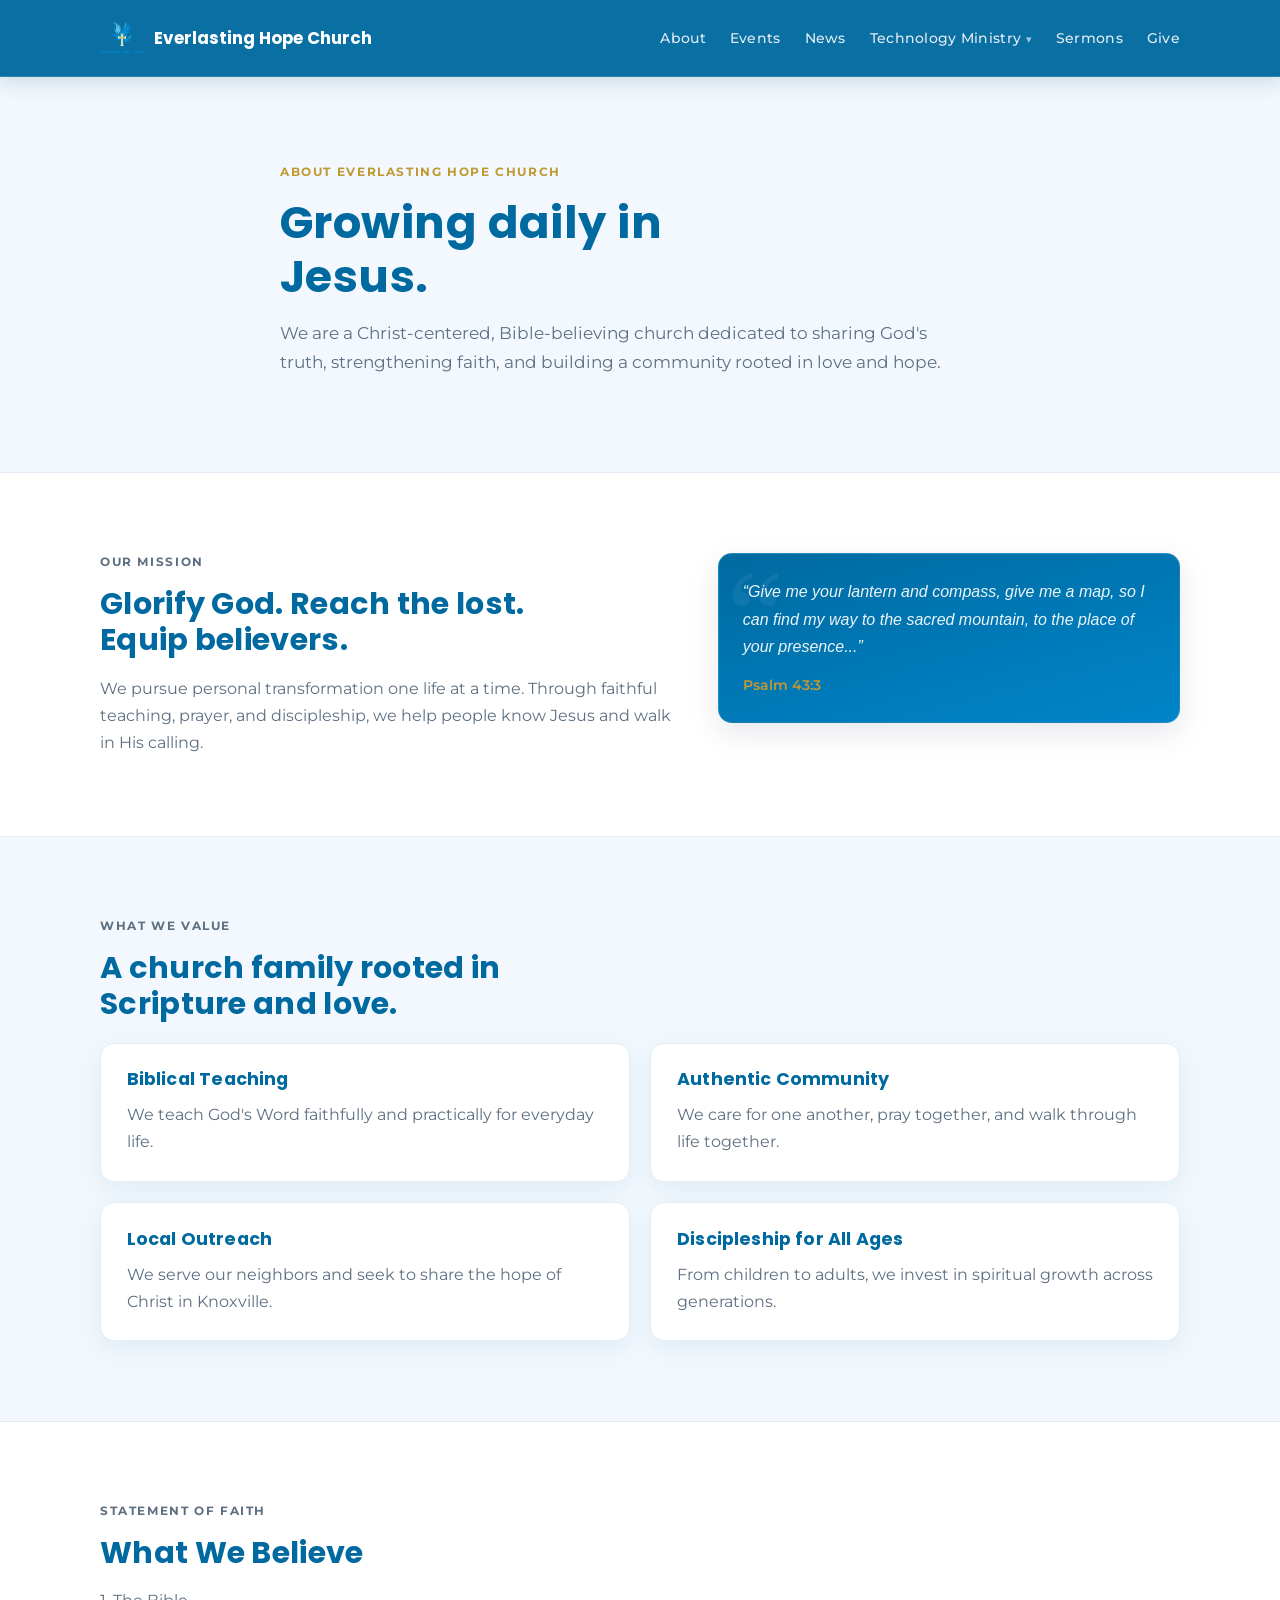
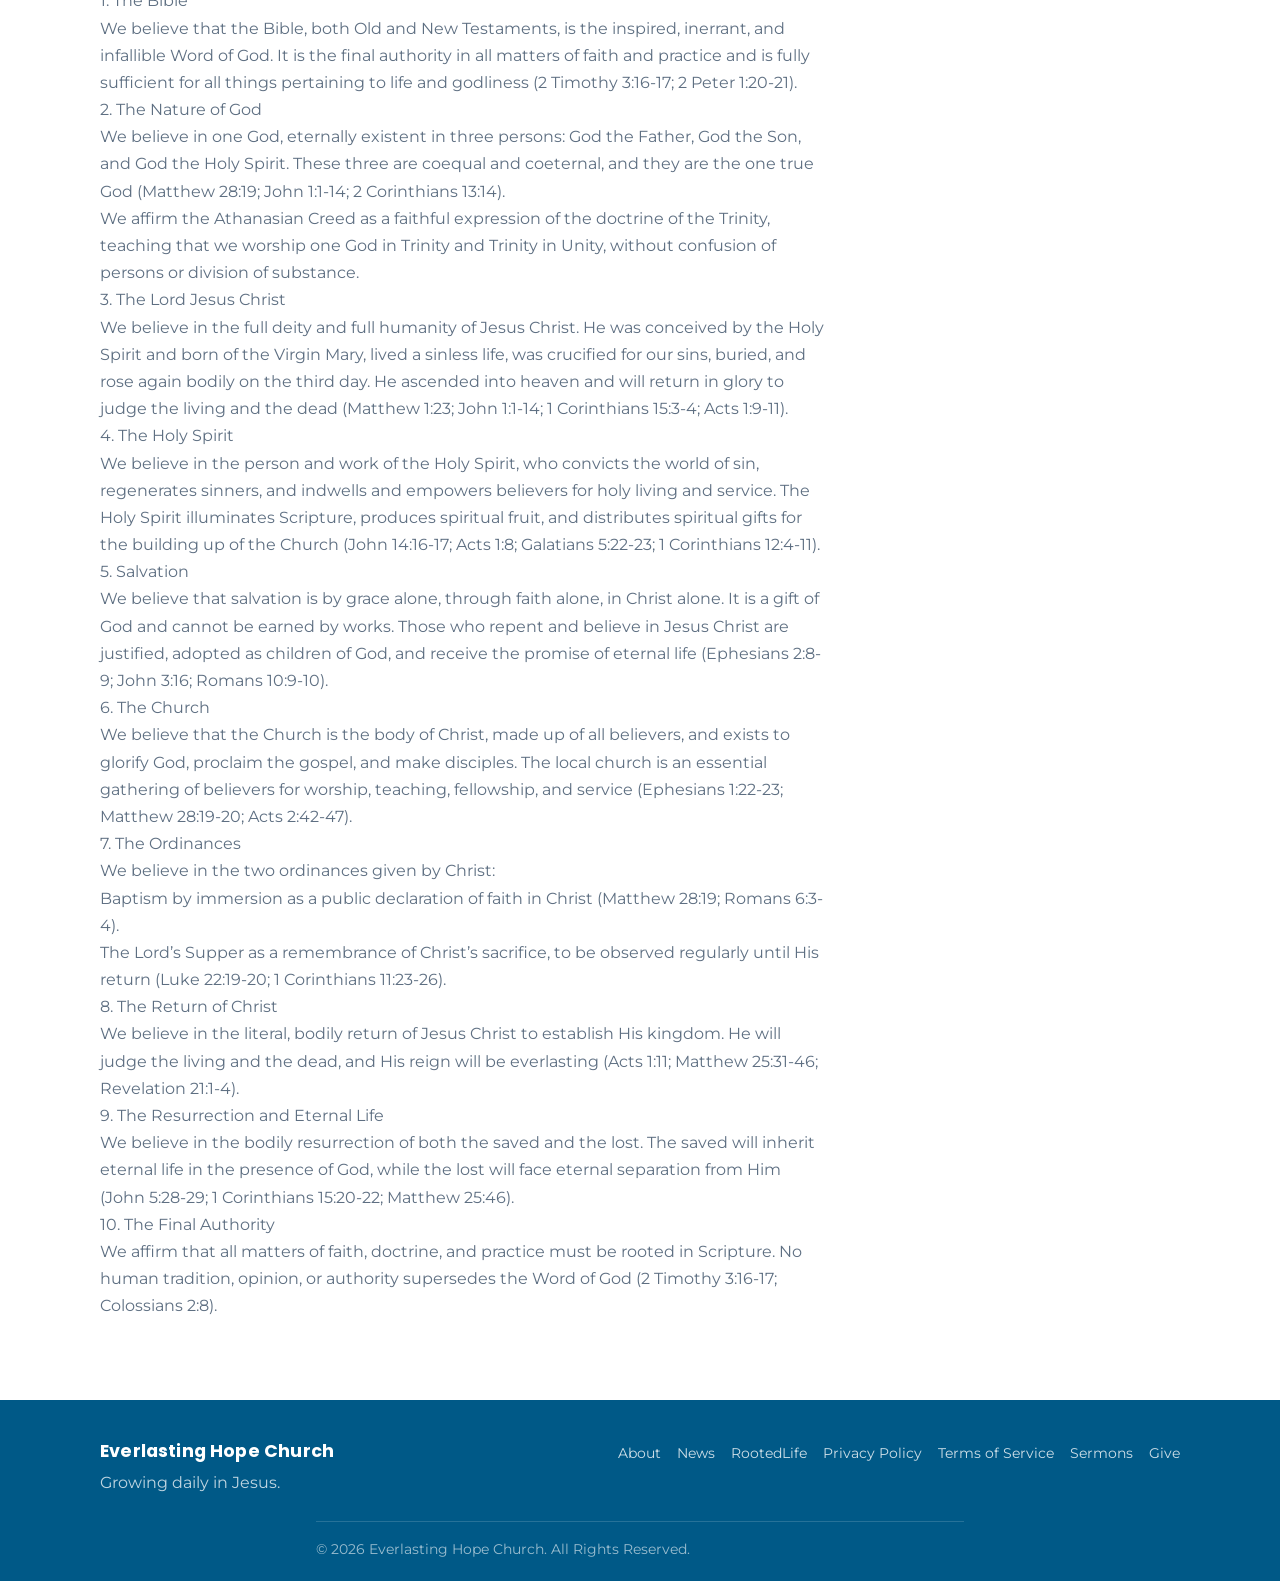
==== commit 7d8269d7: "Refactor code structure for improved readability and maintainability" ====
--- a/about.html
+++ b/about.html
@@ -9,13 +9,14 @@
   <link rel="preconnect" href="https://fonts.gstatic.com" crossorigin />
   <link href="https://fonts.googleapis.com/css2?family=Montserrat:wght@400;500;600;700&family=Poppins:wght@500;600;700&display=swap" rel="stylesheet" />
   <link rel="stylesheet" href="styles.css" />
-  <link rel="icon" type="image/svg+xml" href="data:image/svg+xml,<svg xmlns='http://www.w3.org/2000/svg' viewBox='0 0 24 24'><rect width='24' height='24' rx='4' fill='%231a3a5c'/><path d='M12 3v18M7 8h10' stroke='%23c8a96e' stroke-width='2' stroke-linecap='round'/></svg>" />
+  <link rel="icon" href="img/fulllogo_transparent_nobuffer.png" />
+  <link rel="apple-touch-icon" href="img/fulllogo_transparent_nobuffer.png" />
 </head>
 <body>
   <header class="site-header" role="banner">
     <div class="container nav-wrap">
       <a href="index.html" class="brand" aria-label="Everlasting Hope Church home">
-        <span class="brand-mark" aria-hidden="true">✚</span>
+        <img src="img/fulllogo_transparent_nobuffer.png" alt="Everlasting Hope Church logo" class="brand-logo" />
         <span>Everlasting Hope Church</span>
       </a>
 
@@ -37,7 +38,7 @@
           </div>
         </div>
         <a href="https://www.youtube.com/@everlastinghopechurch" target="_blank" rel="noopener">Sermons</a>
-        <a href="https://everlastinghopechurch.org/give" target="_blank" rel="noopener">Give</a>
+        <a href="give.html" target="_blank" rel="noopener">Give</a>
       </nav>
     </div>
 
@@ -48,7 +49,7 @@
       <a href="technology-ministry.html">Technology Ministry</a>
       <a href="rootedlife.html">RootedLife</a>
       <a href="https://www.youtube.com/@everlastinghopechurch" target="_blank" rel="noopener">Sermons</a>
-      <a href="https://everlastinghopechurch.org/give" target="_blank" rel="noopener">Give</a>
+      <a href="give.html">Give</a>
     </nav>
   </header>
 
@@ -105,6 +106,25 @@
         </div>
       </div>
     </section>
+
+    <section class="section">
+      <div class="container">
+        <p class="eyebrow">Statement of Faith</p>
+        <h2>What We Believe</h2>
+        <div class="text-block">
+          <p>1. The Bible<br />We believe that the Bible, both Old and New Testaments, is the inspired, inerrant, and infallible Word of God. It is the final authority in all matters of faith and practice and is fully sufficient for all things pertaining to life and godliness (2 Timothy 3:16-17; 2 Peter 1:20-21).</p>
+          <p>2. The Nature of God<br />We believe in one God, eternally existent in three persons: God the Father, God the Son, and God the Holy Spirit. These three are coequal and coeternal, and they are the one true God (Matthew 28:19; John 1:1-14; 2 Corinthians 13:14).</p>
+          <p>We affirm the Athanasian Creed as a faithful expression of the doctrine of the Trinity, teaching that we worship one God in Trinity and Trinity in Unity, without confusion of persons or division of substance.</p>
+          <p>3. The Lord Jesus Christ<br />We believe in the full deity and full humanity of Jesus Christ. He was conceived by the Holy Spirit and born of the Virgin Mary, lived a sinless life, was crucified for our sins, buried, and rose again bodily on the third day. He ascended into heaven and will return in glory to judge the living and the dead (Matthew 1:23; John 1:1-14; 1 Corinthians 15:3-4; Acts 1:9-11).</p>
+          <p>4. The Holy Spirit<br />We believe in the person and work of the Holy Spirit, who convicts the world of sin, regenerates sinners, and indwells and empowers believers for holy living and service. The Holy Spirit illuminates Scripture, produces spiritual fruit, and distributes spiritual gifts for the building up of the Church (John 14:16-17; Acts 1:8; Galatians 5:22-23; 1 Corinthians 12:4-11).</p>
+          <p>5. Salvation<br />We believe that salvation is by grace alone, through faith alone, in Christ alone. It is a gift of God and cannot be earned by works. Those who repent and believe in Jesus Christ are justified, adopted as children of God, and receive the promise of eternal life (Ephesians 2:8-9; John 3:16; Romans 10:9-10).</p>
+          <p>6. The Church<br />We believe that the Church is the body of Christ, made up of all believers, and exists to glorify God, proclaim the gospel, and make disciples. The local church is an essential gathering of believers for worship, teaching, fellowship, and service (Ephesians 1:22-23; Matthew 28:19-20; Acts 2:42-47).</p>
+          <p>7. The Ordinances<br />We believe in the two ordinances given by Christ:<br />Baptism by immersion as a public declaration of faith in Christ (Matthew 28:19; Romans 6:3-4).<br />The Lord’s Supper as a remembrance of Christ’s sacrifice, to be observed regularly until His return (Luke 22:19-20; 1 Corinthians 11:23-26).<br />8. The Return of Christ<br />We believe in the literal, bodily return of Jesus Christ to establish His kingdom. He will judge the living and the dead, and His reign will be everlasting (Acts 1:11; Matthew 25:31-46; Revelation 21:1-4).</p>
+          <p>9. The Resurrection and Eternal Life<br />We believe in the bodily resurrection of both the saved and the lost. The saved will inherit eternal life in the presence of God, while the lost will face eternal separation from Him (John 5:28-29; 1 Corinthians 15:20-22; Matthew 25:46).</p>
+          <p>10. The Final Authority<br />We affirm that all matters of faith, doctrine, and practice must be rooted in Scripture. No human tradition, opinion, or authority supersedes the Word of God (2 Timothy 3:16-17; Colossians 2:8).</p>
+        </div>
+      </div>
+    </section>
   </main>
 
   <footer class="site-footer" role="contentinfo">
@@ -120,7 +140,7 @@
         <a href="privacy-policy.html">Privacy Policy</a>
         <a href="terms-of-service.html">Terms of Service</a>
         <a href="https://www.youtube.com/@everlastinghopechurch" target="_blank" rel="noopener">Sermons</a>
-        <a href="https://everlastinghopechurch.org/give" target="_blank" rel="noopener">Give</a>
+        <a href="give.html" target="_blank" rel="noopener">Give</a>
       </nav>
     </div>
     <p class="copyright">© <span id="year">2026</span> Everlasting Hope Church. All Rights Reserved.</p>
--- a/styles.css
+++ b/styles.css
@@ -151,6 +151,13 @@
   white-space: nowrap;
 }
 
+.brand-logo {
+  height: 32px;
+  width: auto;
+  display: block;
+  flex-shrink: 0;
+}
+
 .brand-mark {
   width: 32px;
   height: 32px;
@@ -177,6 +184,7 @@
   padding: .25rem 0;
   position: relative;
   font-weight: 500;
+  transition: color var(--transition), background var(--transition);
 }
 
 .site-nav > a::after {
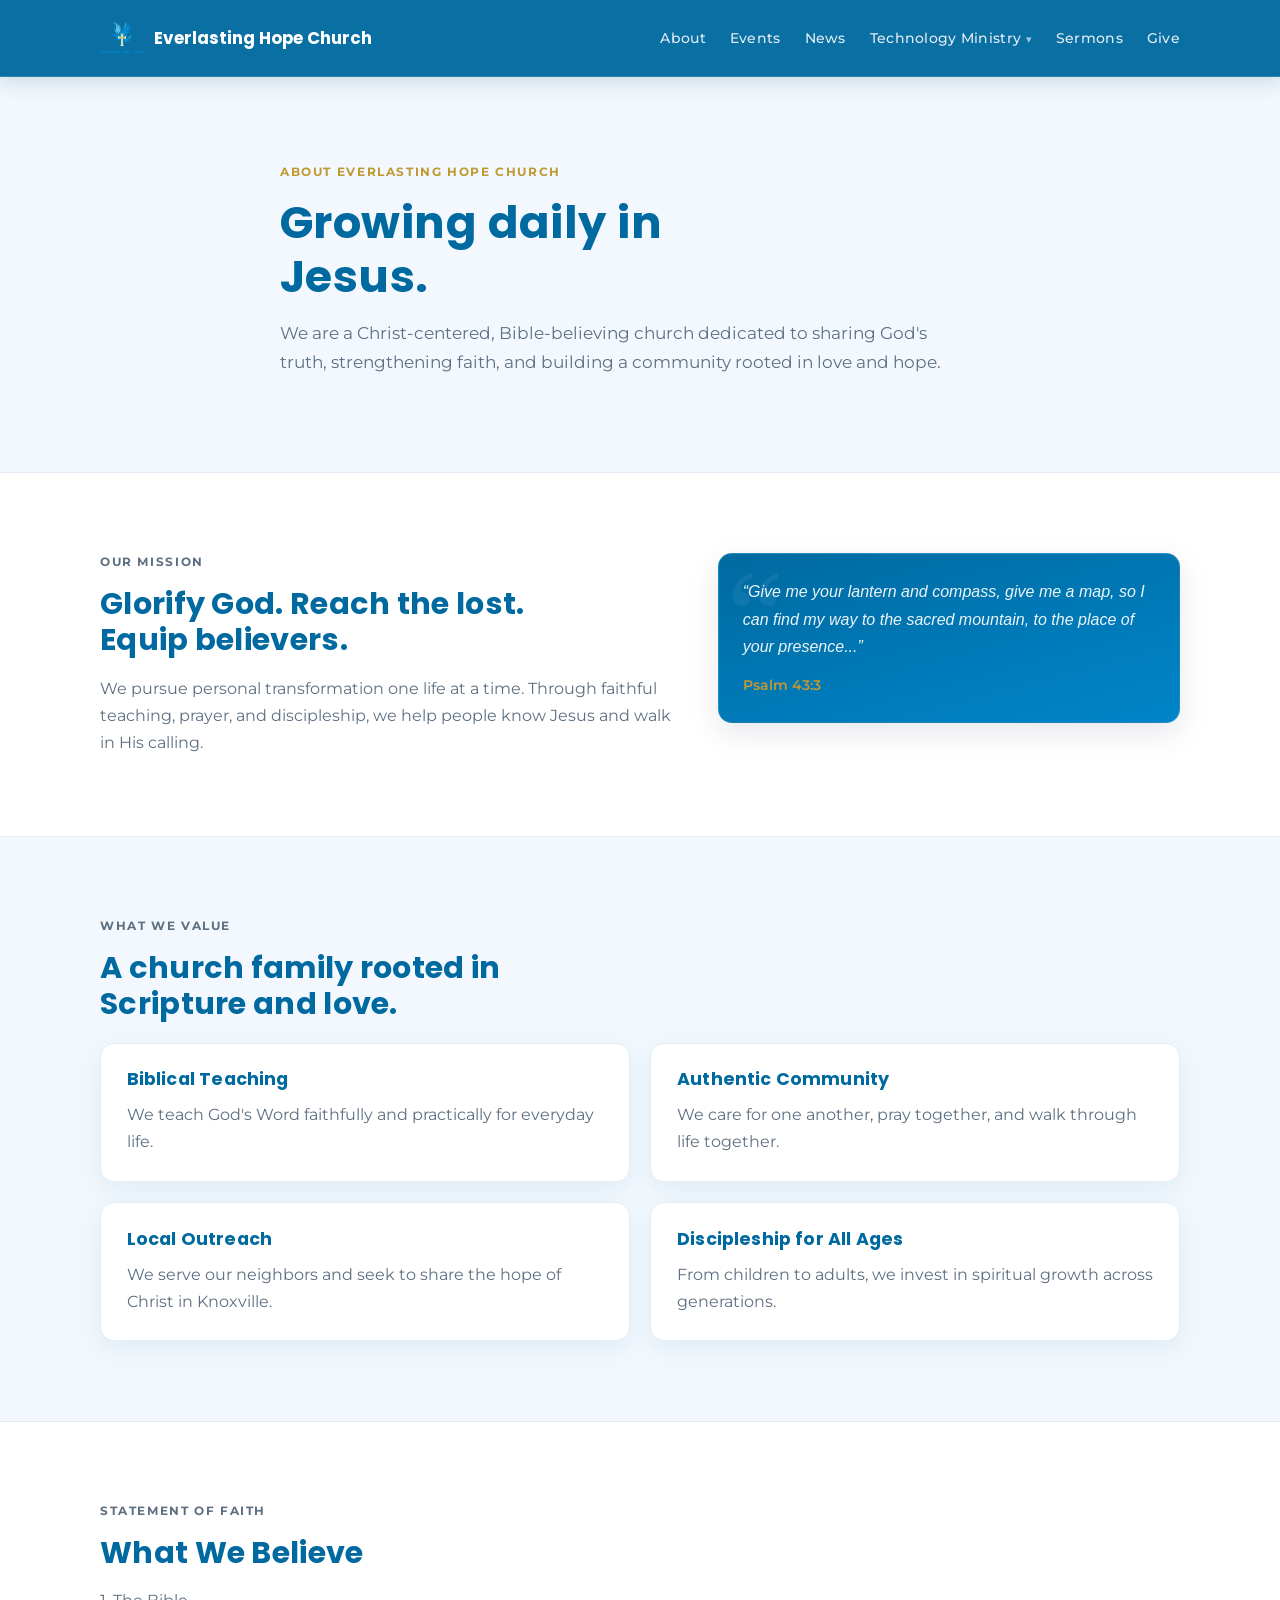
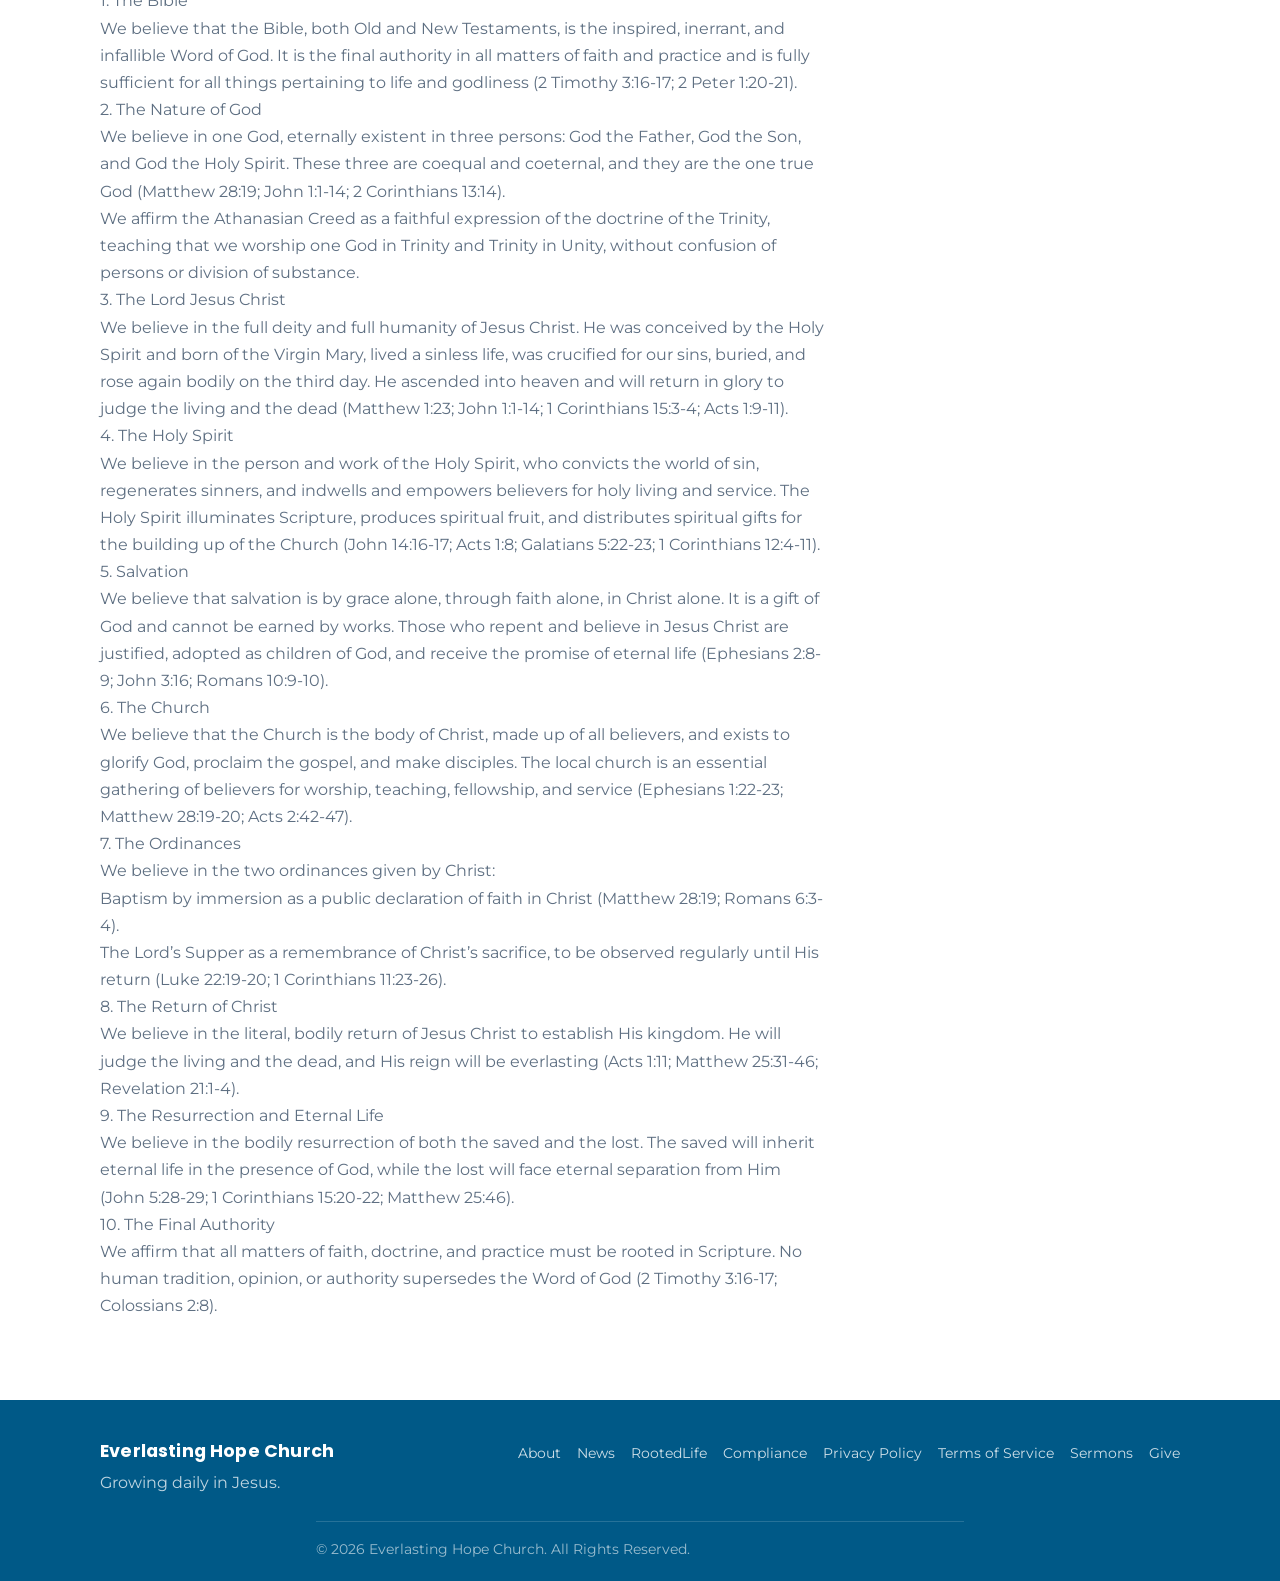
==== commit de351e71: "Add Compliance page and update navigation links across multiple pages" ====
--- a/about.html
+++ b/about.html
@@ -35,6 +35,7 @@
           <div class="nav-dropdown-menu" role="menu">
             <a href="technology-ministry.html" role="menuitem">Technology Ministry</a>
             <a href="rootedlife.html" role="menuitem">RootedLife</a>
+            <a href="compliance.html" role="menuitem">Compliance</a>
           </div>
         </div>
         <a href="https://www.youtube.com/@everlastinghopechurch" target="_blank" rel="noopener">Sermons</a>
@@ -48,6 +49,7 @@
       <a href="news.html">News</a>
       <a href="technology-ministry.html">Technology Ministry</a>
       <a href="rootedlife.html">RootedLife</a>
+      <a href="compliance.html">Compliance</a>
       <a href="https://www.youtube.com/@everlastinghopechurch" target="_blank" rel="noopener">Sermons</a>
       <a href="give.html">Give</a>
     </nav>
@@ -137,6 +139,7 @@
         <a href="about.html">About</a>
         <a href="news.html">News</a>
         <a href="rootedlife.html">RootedLife</a>
+      <a href="compliance.html">Compliance</a>
         <a href="privacy-policy.html">Privacy Policy</a>
         <a href="terms-of-service.html">Terms of Service</a>
         <a href="https://www.youtube.com/@everlastinghopechurch" target="_blank" rel="noopener">Sermons</a>
